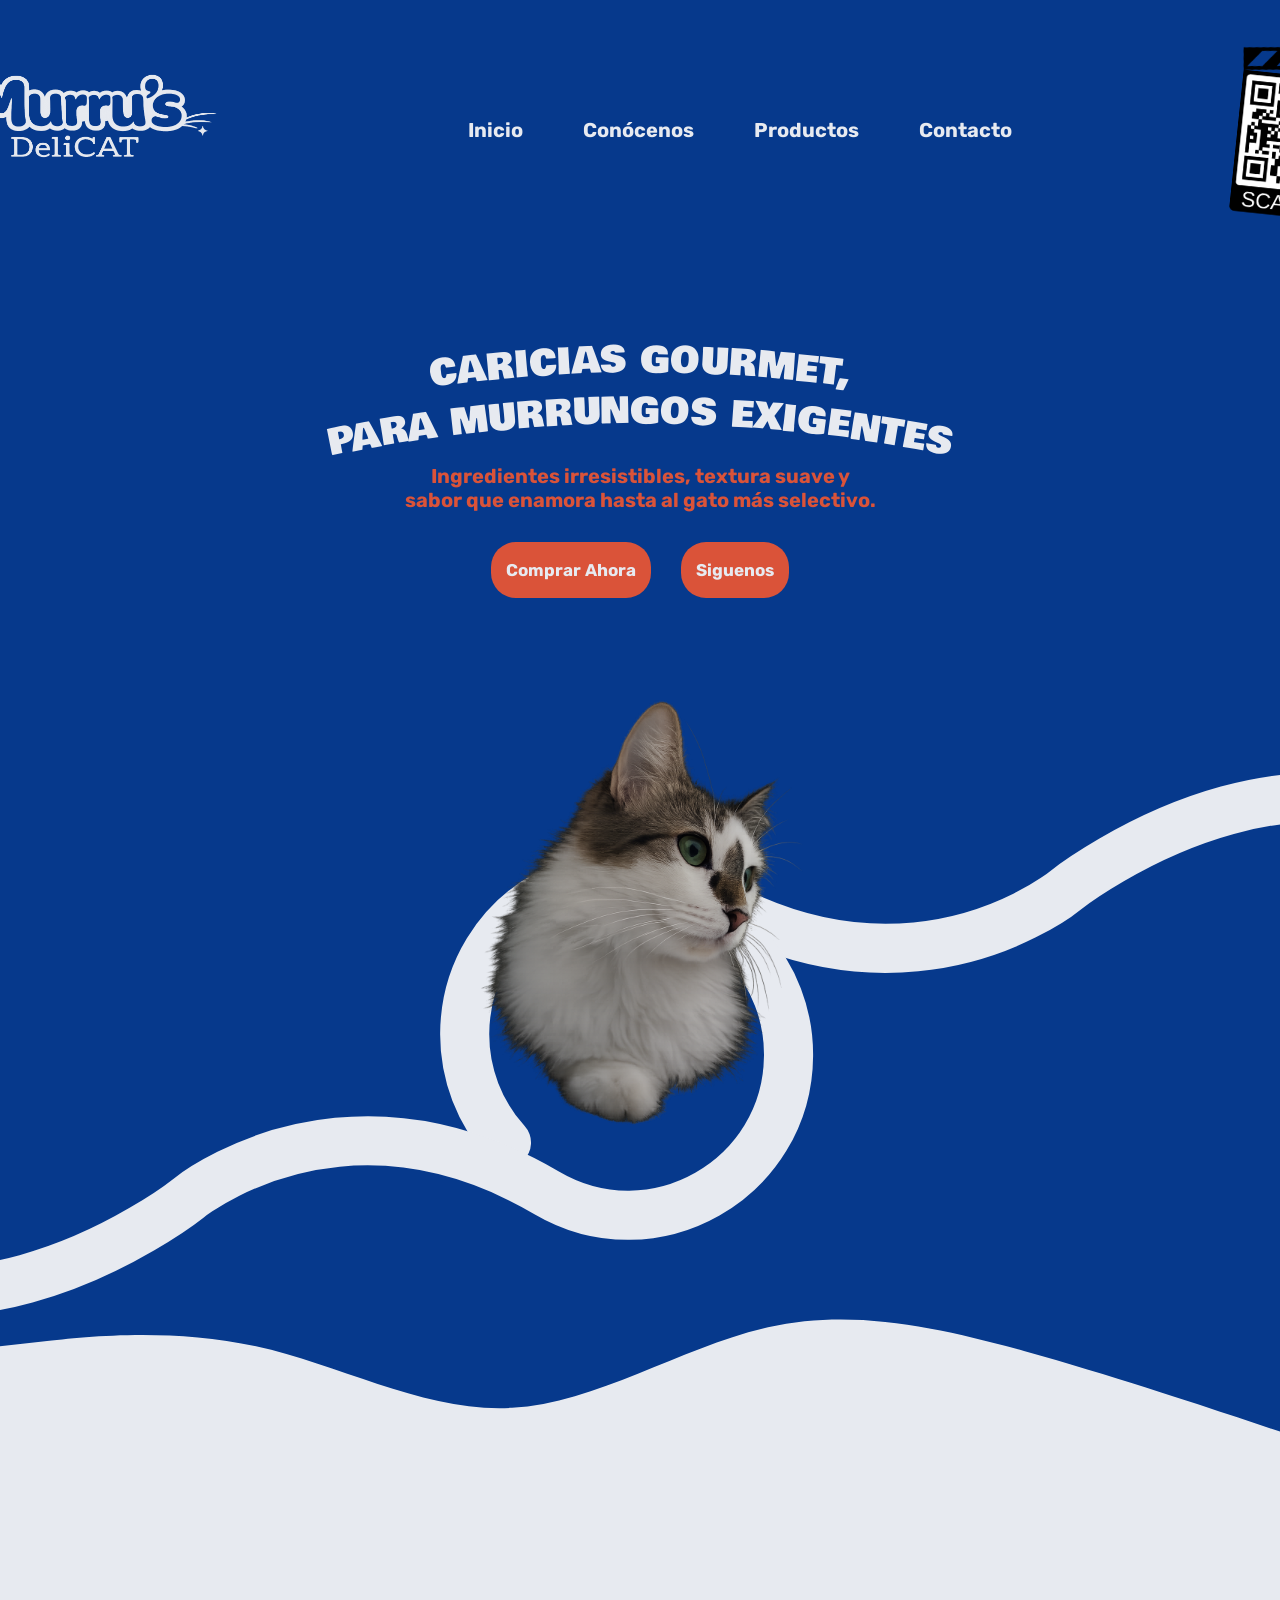
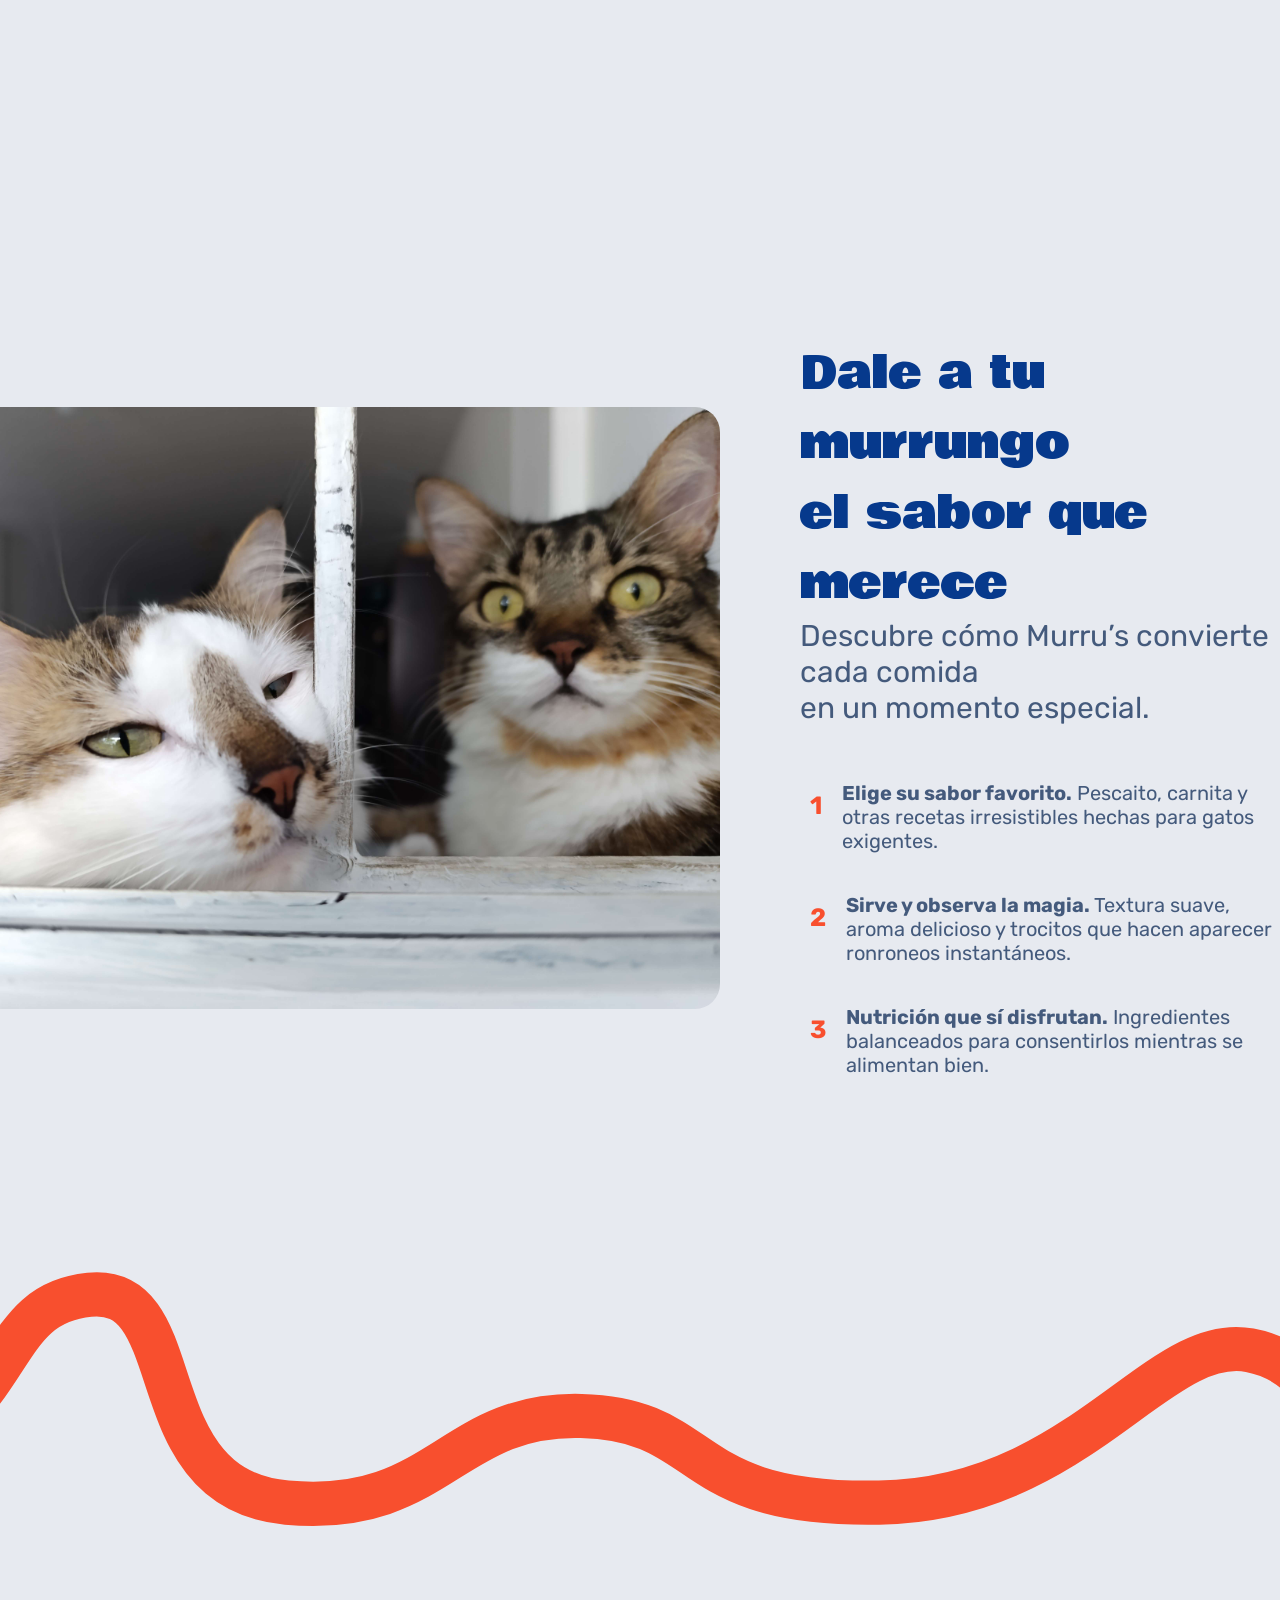
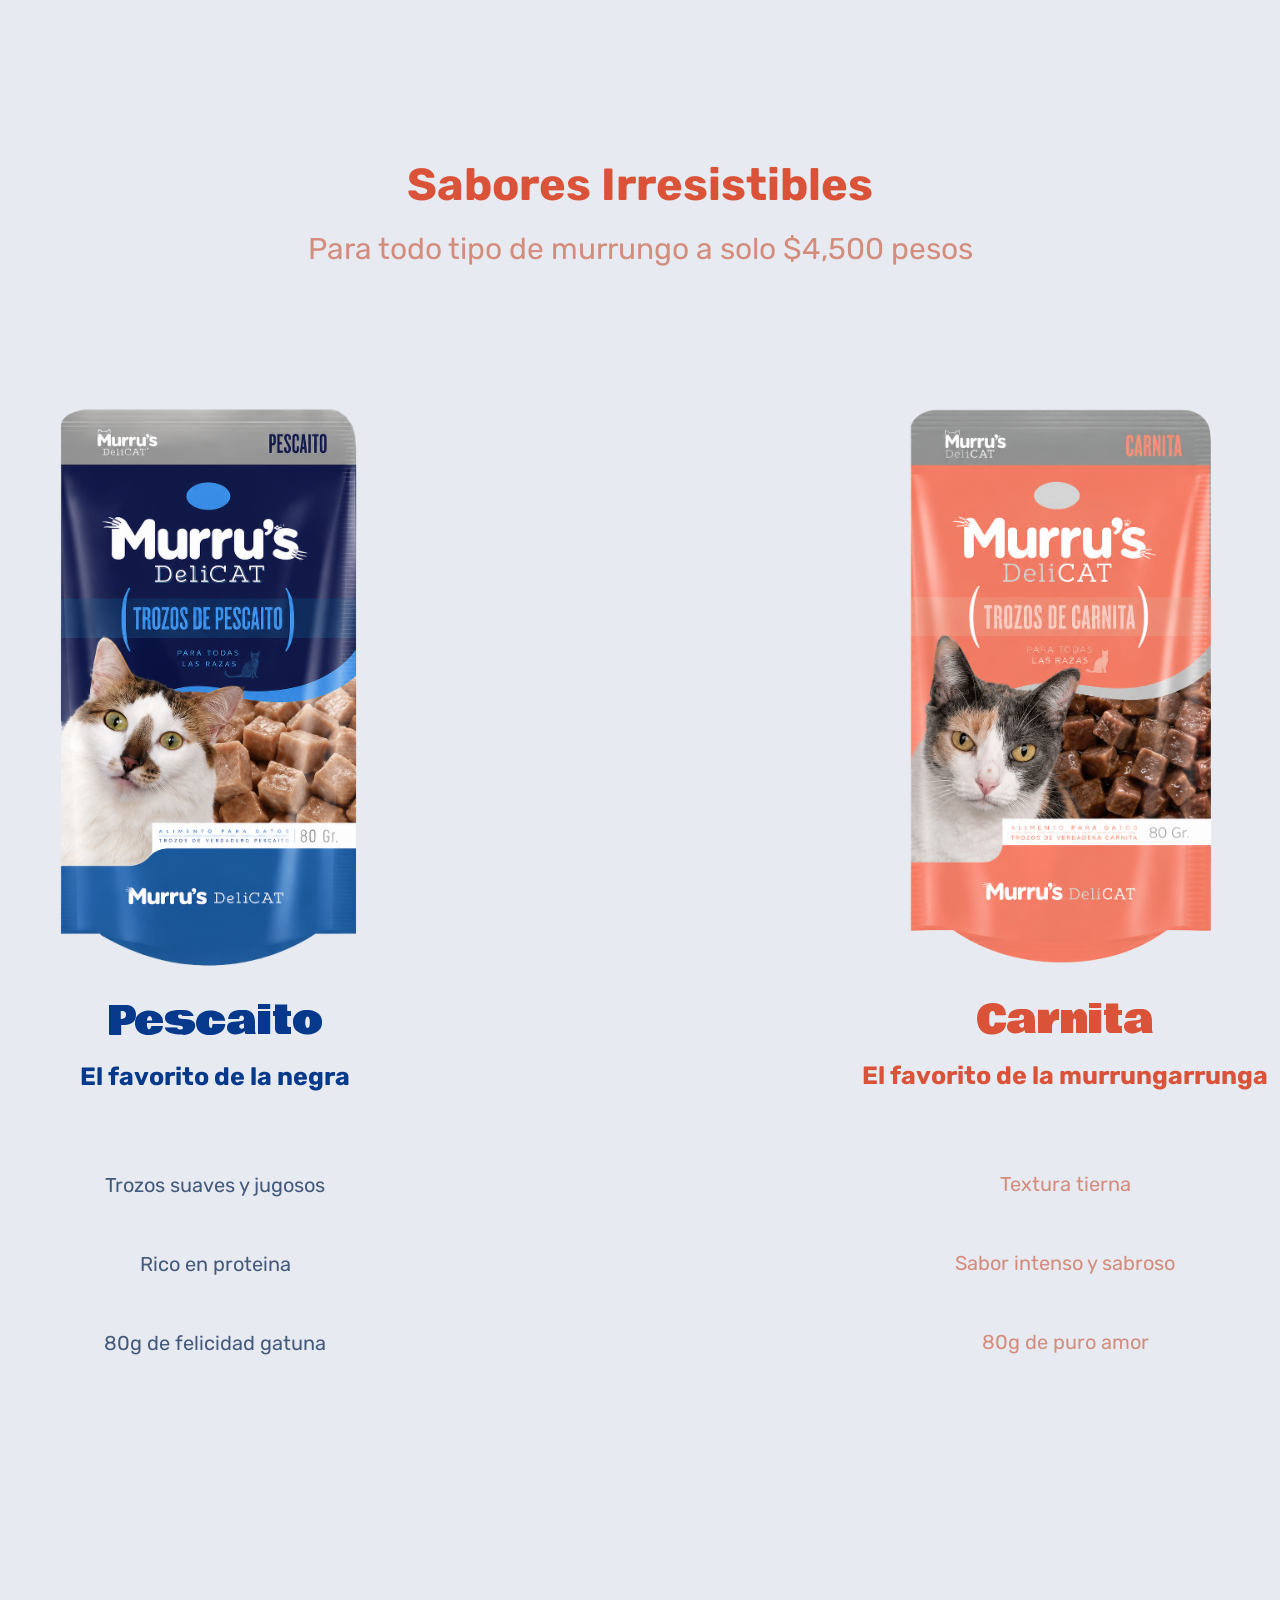
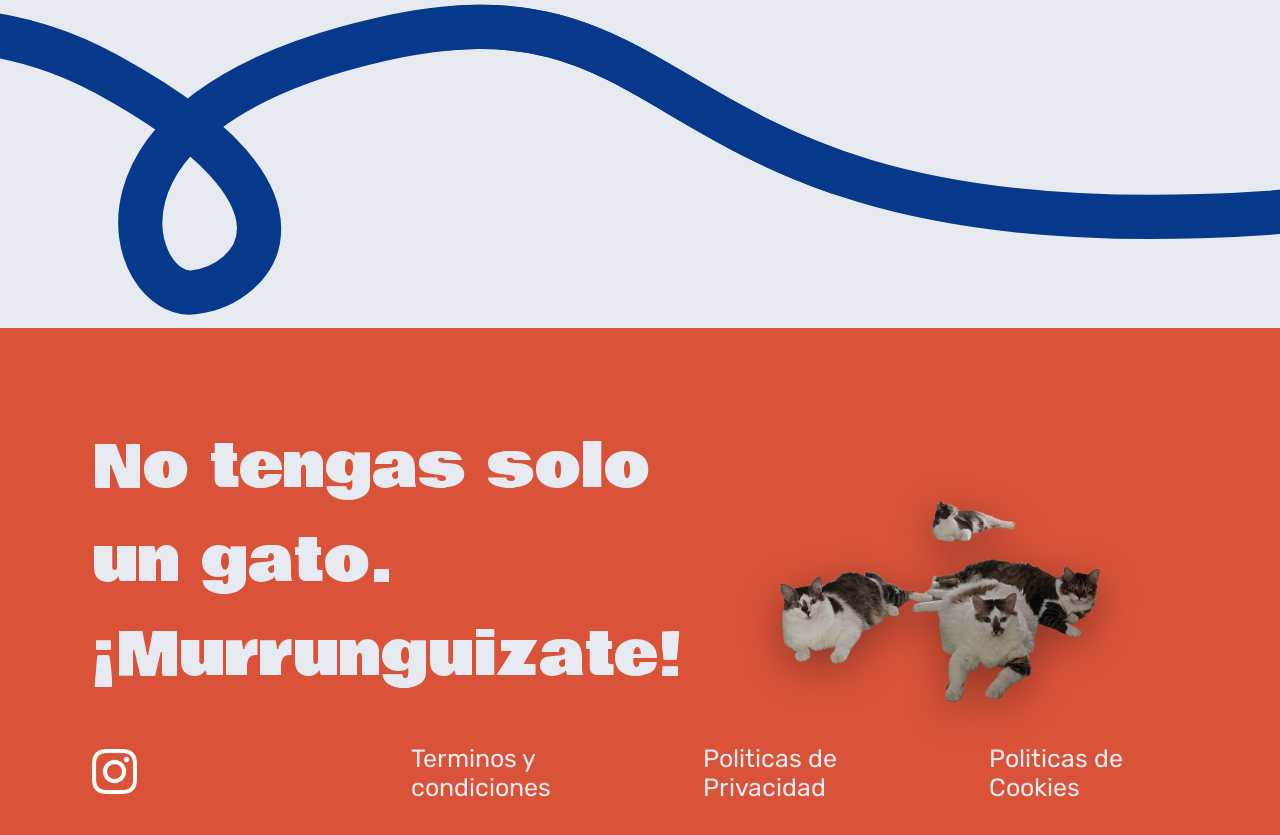
==== index.html @ ab20d2c0 "Pagina ya avanzada" ====
<!DOCTYPE html>
<html lang="es">
  <head>
    <meta charset="UTF-8" />
    <meta name="viewport" content="width=device-width, initial-scale=1.0" />
    <title>Murru's DeliCAT</title>
    <link rel="stylesheet" href="style.css" />
    <link rel="shortcut icon" href="fotos/favicon.png" type="image/x-icon" />

    <link rel="preconnect" href="https://fonts.googleapis.com" />
    <link rel="preconnect" href="https://fonts.gstatic.com" crossorigin />
    <link
      href="https://fonts.googleapis.com/css2?family=Bowlby+One&family=Rubik:ital,wght@0,300..900;1,300..900&display=swap"
      rel="stylesheet"
    />
  </head>

  <body>
    <section class="inicio">
      <div class="menu">
        <div class="menu_seccion">
          <img src="fotos/Logo (2).png" alt="murrus" class="logo" />
        </div>

        <div class="menu_seccion">
          <div class="menu_item">Inicio</div>
          <div class="menu_item">Conócenos</div>
          <div class="menu_item">Productos</div>
          <div class="menu_item">Contacto</div>
        </div>

        <div class="menu_seccion">
          <img src="fotos/qr.png" alt="qr" class="qr" />
        </div>
      </div>

      <div class="contenido">
        <div class="contenido-textos">
          <!-- /// -->

          <svg
            viewBox="0 10 1000 160"
            xmlns="http://w3.org"
            class="titulo-curvo"
          >
            <defs>
              <path id="ruta-arriba" d="M 50,150 Q 500,10 950,150" />
              <path id="ruta-abajo" d="M 50,200 Q 500,60 950,200" />
            </defs>

            <text class="contenido_titulo">
              <textPath
                href="#ruta-arriba"
                startOffset="50%"
                text-anchor="middle"
              >
                CARICIAS GOURMET,
              </textPath>
            </text>

            <text class="contenido_titulo">
              <textPath
                href="#ruta-abajo"
                startOffset="50%"
                text-anchor="middle"
              >
                PARA MURRUNGOS EXIGENTES
              </textPath>
            </text>
          </svg>

          <!-- /// -->

          <div class="contenido_subtitulo">
            Ingredientes irresistibles, textura suave y <br />sabor que enamora
            hasta al gato más selectivo.
          </div>
        </div>

        <div class="botones">
          <div class="contenedor_boton">Comprar Ahora</div>
          <div class="contenedor_boton">Siguenos</div>
        </div>

        <svg
          class="linea_svg1"
          version="1.1"
          id="Layer_1"
          xmlns="http://www.w3.org/2000/svg"
          x="0px"
          y="0px"
          width="100%"
          viewBox="-524.019 156.346 1954.904 587.507"
          enable-background="new 0 0 880 1024"
          xmlns:bx="https://boxy-svg.com"
        >
          <defs>
            <bx:export>
              <bx:file format="svg" path="Sin título.svg" excluded="true" />
              <bx:file
                format="svg"
                href="#object-0"
                path="Sin título 2.svg"
                excluded="true"
              />
            </bx:export>
          </defs>
          <path
            style="
              fill: none;
              stroke: #e7eaf0;
              stroke-linecap: round;
              stroke-width: 50;
            "
            d="M -200.299 532.959 C -7.033 770.624 274.949 547.559 274.949 547.559 C 274.949 547.559 333.451 499.505 426.792 490.368 C 485.928 484.579 559.049 494.412 640.137 541.983 C 748.617 605.624 885.31 527.967 886.185 402.2 C 886.47 361.133 871.28 321.465 843.637 291.093"
            transform="matrix(-1, 0, 0, -1, 1161.13801645, 855.77824231)"
            id="object-0"
          />
          <path
            style="
              fill: none;
              stroke: #e7eaf0;
              stroke-linecap: round;
              stroke-width: 50;
              transform-box: fill-box;
              transform-origin: 50% 50%;
            "
            d="M -481.8 607.041 C -288.53 844.706 -6.551 621.641 -6.551 621.641 C -6.551 621.641 51.951 573.587 145.292 564.45 C 204.428 558.661 277.549 568.494 358.637 616.065 C 467.117 679.706 603.81 602.049 604.685 476.282 C 604.97 435.215 589.78 395.547 562.137 365.175"
            id="path-1"
          />
        </svg>

        <img src="fotos/Inicio.png" alt="imagen_inicio" class="imagen_inicio" />
      </div>
    </section>

    <svg
      class="ondas1"
      xmlns="http://www.w3.org/2000/svg"
      viewBox="0 0 1440 320"
      preserveAspectRatio="none"
    >
      <path
        fill="#06398c"
        fill-opacity="1"
        d="M0,160L48,154.7C96,149,192,139,288,160C384,181,480,235,576,229.3C672,224,768,160,864,138.7C960,117,1056,139,1152,165.3C1248,192,1344,224,1392,240L1440,256L1440,0L1392,0C1344,0,1248,0,1152,0C1056,0,960,0,864,0C768,0,672,0,576,0C480,0,384,0,288,0C192,0,96,0,48,0L0,0Z"
      ></path>
    </svg>

    <section class="descripcion">
      <div class="lados">
        <div class="lado_foto">
          <img src="fotos/imagen.jpg" alt="murrungas" class="foto_murrungas" />
        </div>

        <div class="lado_descripcion">
          <div class="descripcion_titulos">
            <div class="descripcion_titulo">
              Dale a tu murrungo <br />el sabor que merece
            </div>
            <div class="descripcion_subtitulo">
              Descubre cómo Murru’s convierte cada comida <br />en un momento
              especial.
            </div>
          </div>

          <div class="descripcion_textos">
            <div class="descripcion_texto_item">
              <div class="descripcion_texto_numero">1</div>
              <div class="descripcion_texto_texto">
                <b>Elige su sabor favorito.</b> Pescaito, carnita y otras
                recetas irresistibles hechas para gatos exigentes.
              </div>
            </div>

            <div class="descripcion_texto_item">
              <div class="descripcion_texto_numero">2</div>
              <div class="descripcion_texto_texto">
                <b>Sirve y observa la magia.</b> Textura suave, aroma delicioso
                y trocitos que hacen aparecer ronroneos instantáneos.
              </div>
            </div>

            <div class="descripcion_texto_item">
              <div class="descripcion_texto_numero">3</div>
              <div class="descripcion_texto_texto">
                <b>Nutrición que sí disfrutan.</b> Ingredientes balanceados para
                consentirlos mientras se alimentan bien.
              </div>
            </div>
          </div>
        </div>
      </div>

      <div class="separador1">
        <svg
          class="linea_svg2"
          version="1.1"
          id="Layer_1"
          xmlns="http://www.w3.org/2000/svg"
          x="0px"
          y="0px"
          width="100%"
          viewBox="-524.019 156.346 1954.904 587.507"
          enable-background="new 0 0 880 1024"
          xmlns:bx="https://boxy-svg.com"
        >
          <defs>
            <bx:export>
              <bx:file format="svg" path="Sin título.svg" excluded="true" />
            </bx:export>
          </defs>
          <path
            style="fill: none; stroke: #f84f2e; stroke-width: 45px"
            d="M -597.524 568.546 C -597.524 568.546 -537.565 628.506 -354.159 568.546 C -170.753 508.586 -213.077 388.668 -107.266 378.087 C -41.895 371.55 -39.797 448.478 -11.147 511.562 C 6.577 550.588 34.462 584.317 93.774 589.709 C 248.963 603.818 259.545 498.006 393.572 501.533 C 527.599 505.06 492.329 593.236 696.897 589.709 C 901.465 586.182 979.06 416.884 1074.29 434.519 C 1169.52 452.154 1141.303 565.019 1282.385 565.019 C 1423.467 565.019 1543.385 487.425 1539.858 487.425"
          />
        </svg>
      </div>
    </section>

    <section class="comparacion">
      <div class="titulos">
        <div class="comparacion_titulo">Sabores Irresistibles</div>
        <div class="comparacion_subtitulo">
          Para todo tipo de murrungo a solo $4,500 pesos
        </div>
      </div>

      <div class="contenedor">
        <div class="contenedor_elemento">
          <img src="fotos/Sabor Pescaito.png" alt="pescaito" class="pescaito" />
          <div class="elemento_titulo" id="color-pescaito1">Pescaito</div>
          <div class="elemento_subtitulo" id="color-pescaito1">
            El favorito de la negra
          </div>
          <div class="elemento_caracteristica" id="color-pescaito2">
            Trozos suaves y jugosos
          </div>
          <div class="elemento_caracteristica" id="color-pescaito2">
            Rico en proteina
          </div>
          <div class="elemento_caracteristica" id="color-pescaito2">
            80g de felicidad gatuna
          </div>
        </div>

        <div class="contenedor_elemento">
          <img src="fotos/Sabor Carnita.png" alt="carnita" class="carnita" />
          <div class="elemento_titulo" id="color-carnita1">Carnita</div>
          <div class="elemento_subtitulo" id="color-carnita1">
            El favorito de la murrungarrunga
          </div>
          <div class="elemento_caracteristica" id="color-carnita2">
            Textura tierna
          </div>
          <div class="elemento_caracteristica" id="color-carnita2">
            Sabor intenso y sabroso
          </div>
          <div class="elemento_caracteristica" id="color-carnita2">
            80g de puro amor
          </div>
        </div>
      </div>
    </section>

    <div class="transicion">
      <svg
        class="linea_svg3-1"
        version="1.1"
        id="Layer_1"
        xmlns="http://www.w3.org/2000/svg"
        x="0px"
        y="0px"
        width="100%"
        viewBox="-524.019 156.346 1954.904 587.507"
        enable-background="new 0 0 880 1024"
        xmlns:bx="https://boxy-svg.com"
      >
        <defs>
          <bx:export>
            <bx:file format="svg" path="Sin título.svg" excluded="true" />
          </bx:export>
        </defs>
        <path
          style="fill: none; stroke: #06398c; stroke-width: 45px"
          d="M -558.728 445.101 C -558.728 445.101 -322.416 265.222 -89.631 392.195 C 143.154 519.168 62.031 607.345 -1.455 614.399 C -64.941 621.453 -135.483 430.993 189.005 356.925 C 513.493 282.857 453.533 554.439 1024.913 536.804 C 1596.293 519.169 1638.618 258.168 1638.618 258.168"
        />
      </svg>

      <section class="final">
        <div class="contenedor_final">
          <div class="final1">
            <div class="final1_texto">
              No tengas solo un gato. <br />¡Murrunguizate!
            </div>
            <img
              src="fotos/Final.png"
              alt="final1_imagen"
              class="final1_imagen"
            />
          </div>

          <div class="final2">
            <div class="final2_imagen">
              <img
                src="fotos/instagram-white-icon.webp"
                alt="instagram"
                class="final2_instagram"
              />
            </div>

            <div class="final2_items">
              <div class="final2_item">Terminos y condiciones</div>
              <div class="final2_item">Politicas de Privacidad</div>
              <div class="final2_item">Politicas de Cookies</div>
            </div>
          </div>
        </div>
      </section>

      <svg
        class="linea_svg3-2"
        version="1.1"
        id="Layer_1"
        xmlns="http://www.w3.org/2000/svg"
        x="0px"
        y="0px"
        width="100%"
        viewBox="-524.019 156.346 1954.904 587.507"
        enable-background="new 0 0 880 1024"
        xmlns:bx="https://boxy-svg.com"
      >
        <defs>
          <bx:export>
            <bx:file format="svg" path="Sin título.svg" excluded="true" />
          </bx:export>
        </defs>
        <path
          style="fill: none; stroke: #06398c; stroke-width: 45px"
          d="M -558.728 445.101 C -558.728 445.101 -322.416 265.222 -89.631 392.195 C 143.154 519.168 62.031 607.345 -1.455 614.399 C -64.941 621.453 -135.483 430.993 189.005 356.925 C 513.493 282.857 453.533 554.439 1024.913 536.804 C 1596.293 519.169 1638.618 258.168 1638.618 258.168"
        />
      </svg>
    </div>
  </body>
</html>
---- style.css ----
body{
    margin: 0;
    font-family: "Rubik", sans-serif;
    background: #e7eaf0;
}

.inicio{
    display: flex;
    flex-direction: column;
    align-items: center;
    justify-content: center;
    background: #06398c;
    justify-content: start;
    width: 100%;
    height: auto;
    gap: 40px;
}

.ondas1 {
    position: relative;
    bottom: 0;
    left: 0;
    display: block;
}

.menu{
    display: flex;
    flex-direction: row;
    align-items: center;
    justify-content: center;
    gap: 190px;
}

.menu_seccion{
    display: flex;
    flex-direction: row;
    align-items: center;
    justify-content: center;
    color: #e7eaf0;
    font-weight: bold;
    font-size: 20px;
    gap: 60px;
}

.logo{
    width: 390px;
    height: auto;
    align-items: center;
    justify-content: center;
}

.qr{
    width: 190px;
    height: auto;
    align-items: center;
    justify-content: center;
    transform: rotate(6deg);
}



.contenido{
    display: flex;
    flex-direction: column;
    align-items: center;
    justify-content: center;
    gap: 30px;
}

.contenido-textos{
    display: flex;
    flex-direction: column;
    align-items: center;
    justify-content: center;
    gap: 0px;
}



.titulo-curvo {
    width: 80vw;
    max-width: 1200px;
    height: auto;
    display: block;
    margin: 0 auto;
    overflow: visible;
}



.contenido_titulo {
    font-family: "Bowlby One", sans-serif;
    fill: #e7eaf0;
    font-size: 35px;
    font-weight: 400;
    text-transform: uppercase;
}

.contenido_subtitulo{
    font-size: 20px;
    color: #da5339;
    text-align: center;
    font-weight: bold;
}

.botones{
    display: flex;
    gap: 30px;
}

.contenedor_boton{
    display: flex;
    background-color: #da5339;
    color: #e7eaf0;
    border-radius: 25px;
    padding: 18px 15px;
    font-size: 17px;
    font-weight: bold;
    position: relative;
    z-index: 3;
}

.imagen_inicio{
    width: 30vw;
    z-index: 2;
    position: relative;
}

.linea_svg1{
    position: absolute;
    width: 150vw;
    left: 50%;
    top: 50%;
    transform:
    translate(-50%, -50%) translateY(580px);
    z-index: 1;
    pointer-events: none;
    overflow: visible;
}





.descripcion{
    display: flex;
    flex-direction: column;
    align-items: center;
    justify-items: center;
    padding-top: 0px;
    padding-bottom: 50px;
}
.lados{
    display: flex;
    flex-direction: row;
    align-items: center;
    justify-items: center;
    padding-top: 450px;
}

.lado_foto{
    display: flex;
    flex-direction: column;
    align-items: center;
}

.foto_murrungas{
    width: 800px;
    border-radius: 25px;
    margin-left: -20%;
}

.lado_descripcion{
    display: flex;
    flex-direction: column;
    align-items: right;
    justify-content: right;
    gap: 55px;
}
.descripcion_titulos{
    gap: 25px;
}

.descripcion_titulo{
    font-family: "Bowlby One", sans-serif;
    font-size: 45px;
    font-weight: regular;
    color: #06398c;
}

.descripcion_subtitulo{
    font-size: 30px;
    font-weight: light;
    color: #445a7c;
}

.descripcion_textos{
    display: flex;
    flex-direction: column;
    gap: 40px;
}

.descripcion_texto_item{
    display: flex;
    flex-direction: row;
    justify-content: left;
    gap: 10px;
    color: #445a7c;
}

.descripcion_texto_numero{
    font-size: 25px;
    font-weight: bold;
    color: #f84f2e;
    padding: 10px;
}

.descripcion_texto_texto{
    font-size: 20px;
    max-width: 600px;
}

.linea_svg2{
            width: 150vw;
            left: 50%;
            top: 50%;
            pointer-events: none;
            overflow: visible;
}




.comparacion{
    display: flex;
    flex-direction: column;
    align-items: center;
    justify-content: center;
    gap: 40px;
    padding-top: 50px;
    padding-bottom: 550px;
}

.titulos{
    display: flex;
    flex-direction: column;
    align-items: center;
    justify-content: center;
    gap: 20px;
}

.comparacion_titulo{
    font-size: 45px;
    font-weight: bold;
    color: #da5339;
}

.comparacion_subtitulo{
    font-size: 30px;
    color: #d48c7d;
    font-weight: light;
}

.contenedor{
    display: flex;
    gap: 400px;

}

.contenedor_elemento{
    display: flex;
    flex-direction: column;
    align-items: center;
    justify-content: center;
    gap: 10px;
    padding-top: 5%;
}

.pescaito {
    width: 450px;
    height: auto;
    border-radius: 10px;
}

.carnita {
    width: 450px;
    height: auto;
    border-radius: 10px;
}

.elemento_titulo{
    font-size: 40px;
    font-family: "Bowlby One", sans-serif;
}

#color-pescaito1{
    color: #06398c;
}

#color-carnita1{
    color: #da5339;
}

#color-pescaito2{
    color: #445a7c;
}

#color-carnita2{
    color: #d48c7d;
}

.elemento_subtitulo{
    font-size: 25px;
    font-weight: bold;
    padding-bottom: 50px;
}

.elemento_caracteristica{
    font-size: 20px;
    text-align: center;
    padding: 5%;
}

.transicion{
    position: relative;
}

.linea_svg3-1{
    width: 150vw;
    left: 50%;
    top: 50%;
    pointer-events: none;
    overflow: visible;
    position: absolute;
    transform: translate(-50%, -50%) translateY(-50vh);
    pointer-events: none;
    z-index: 1;
    clip-path: inset(0 40% 0 0);
    overflow: visible;
}

.linea_svg3-2 {
    width: 150vw;
    left: 50%;
    top: 50%;
    pointer-events: none;
    overflow: visible;
    position: absolute;
    transform: translate(-50%, -50%) translateY(-50vh);
    pointer-events: none;
    z-index: 3;
    clip-path: inset(0 0 0 40%);
    overflow: visible;
}



.final{
    display: flex;
    flex-direction: column;
    align-items: center;
    justify-content: center;
    gap: 20px;
    padding-top: 50px;
    background: #da5339;
    position: relative;
    z-index: 2;
    overflow: visible;
}

.contenedor_final{
    display: flex;
    flex-direction: column;
}

.final1{
    display: flex;
    flex-direction: row;
    align-items: center;
    justify-content: center;
    gap: 10px;
}

.final1_texto{
    font-size: 60px;
    font-family: "Bowlby One", sans-serif;
    color: #e7eaf0;
    text-align: left;
    max-width: 600px;
}

.final1_imagen{
    width: 38vw;
    filter: drop-shadow(0 10px 20px rgba(0, 0, 0, 0.35));
}

.final2{
    display: flex;
    flex-direction: row;
    align-items: center;
    justify-content: center;
    gap: 25%;
    padding-bottom: 3%;
}

.final2_instagram{
    width: 45px;
    height: auto;
}

.final2_items{
    display: flex;
    flex-direction: row;
    align-items: center;
    justify-content: center;
    color: #e7eaf0;
    font-size: 25px;
    gap:60px;
}
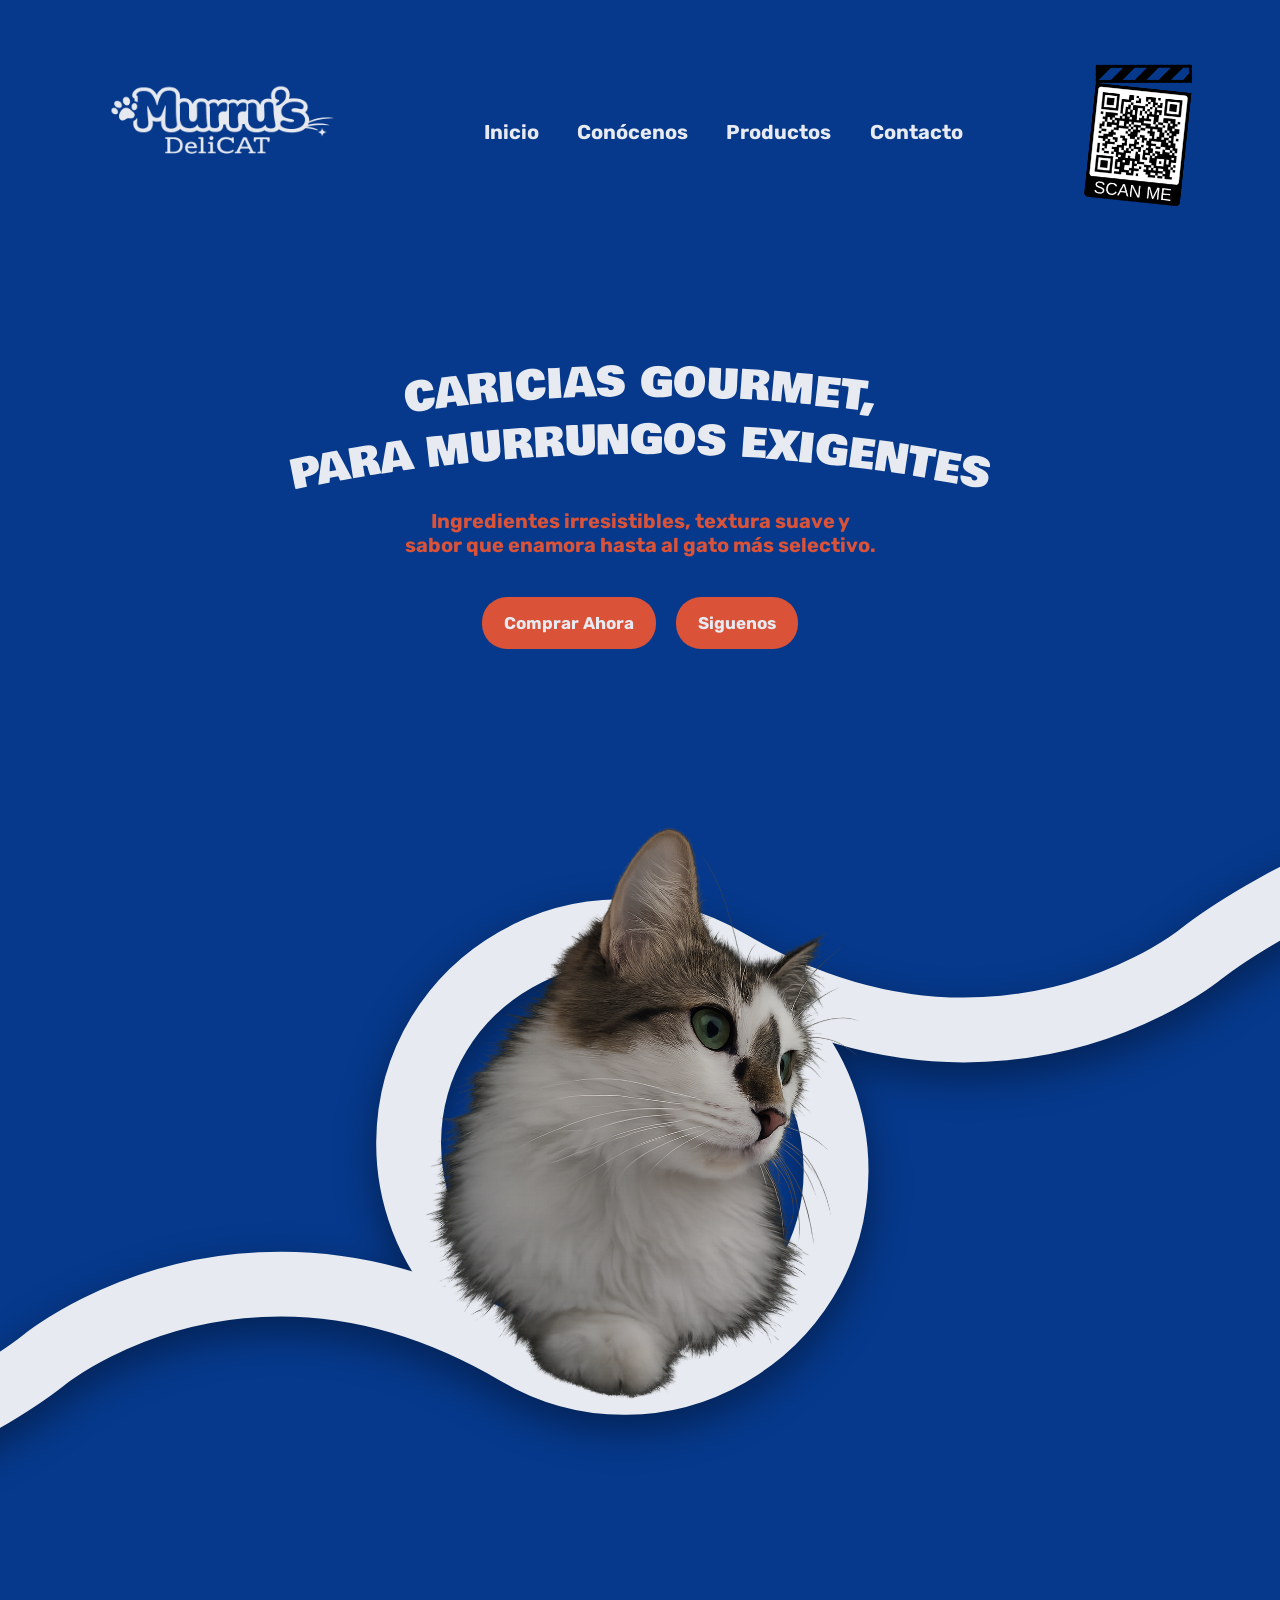
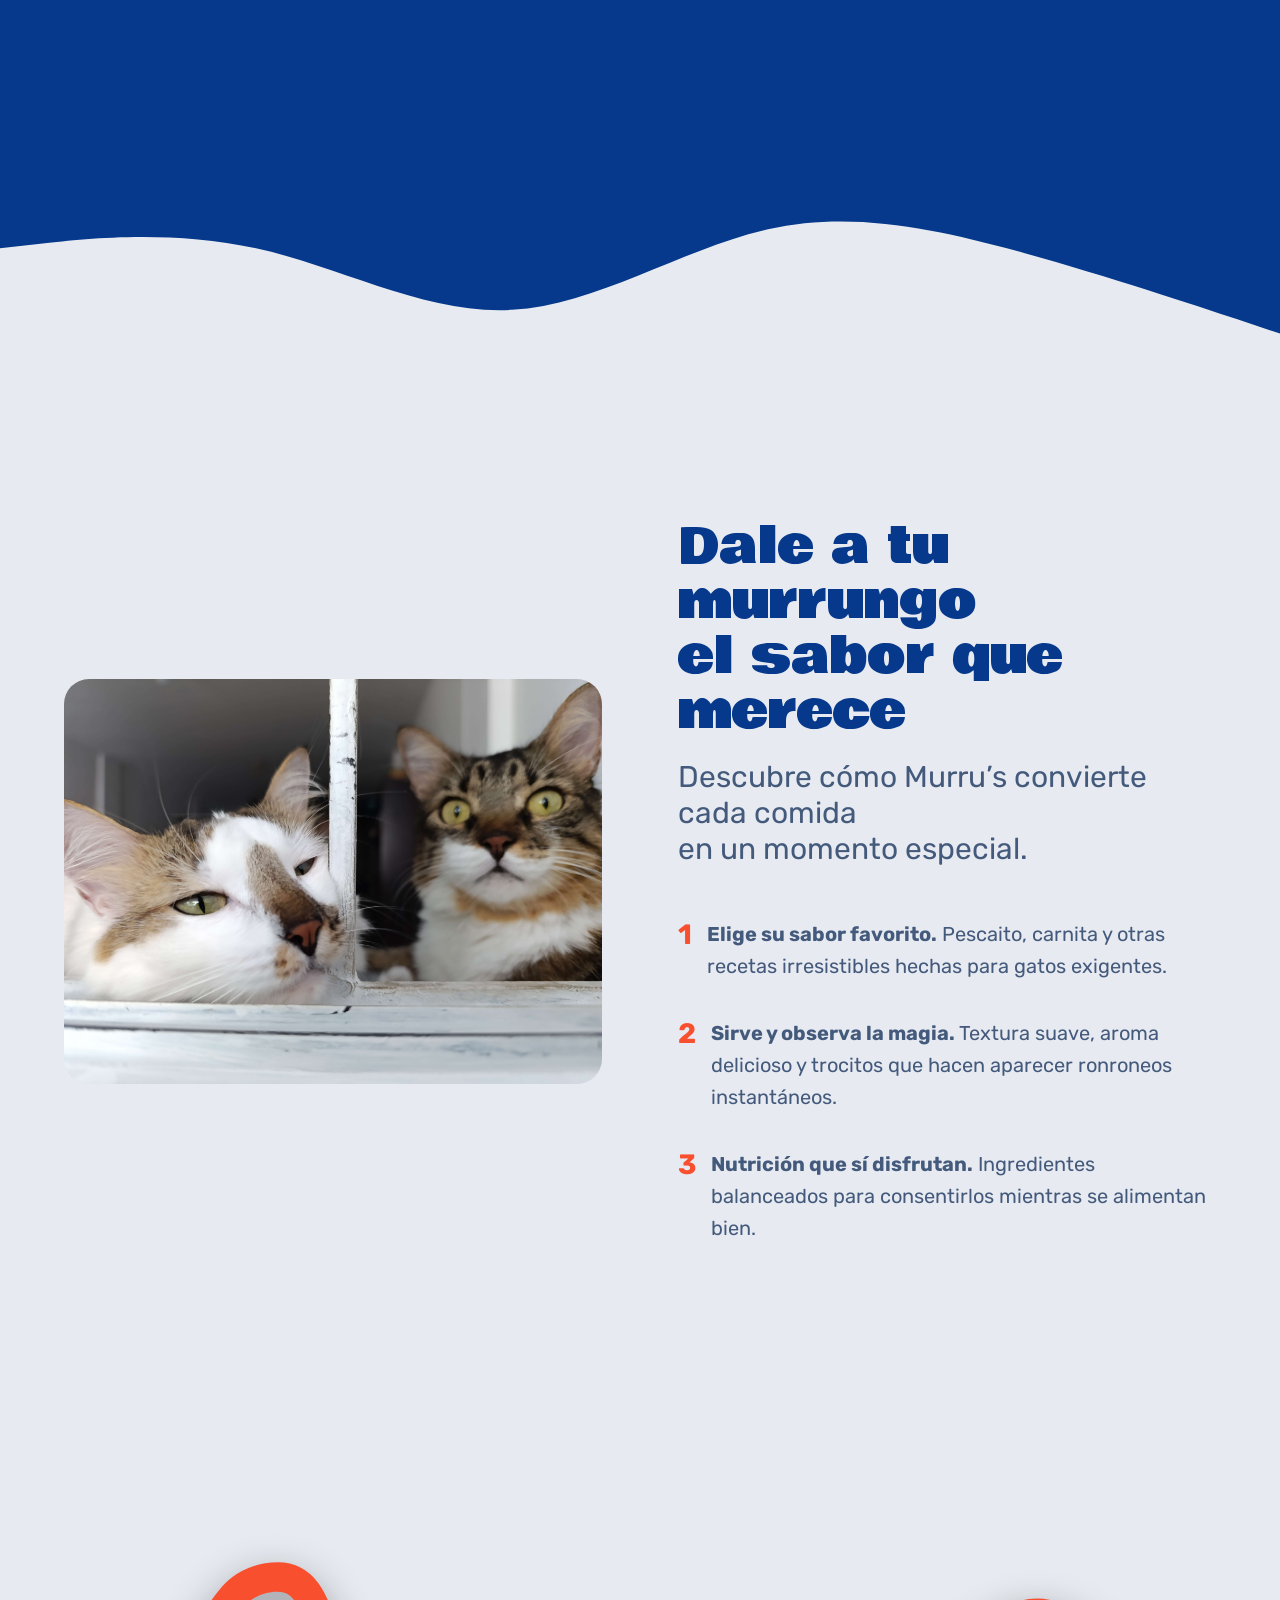
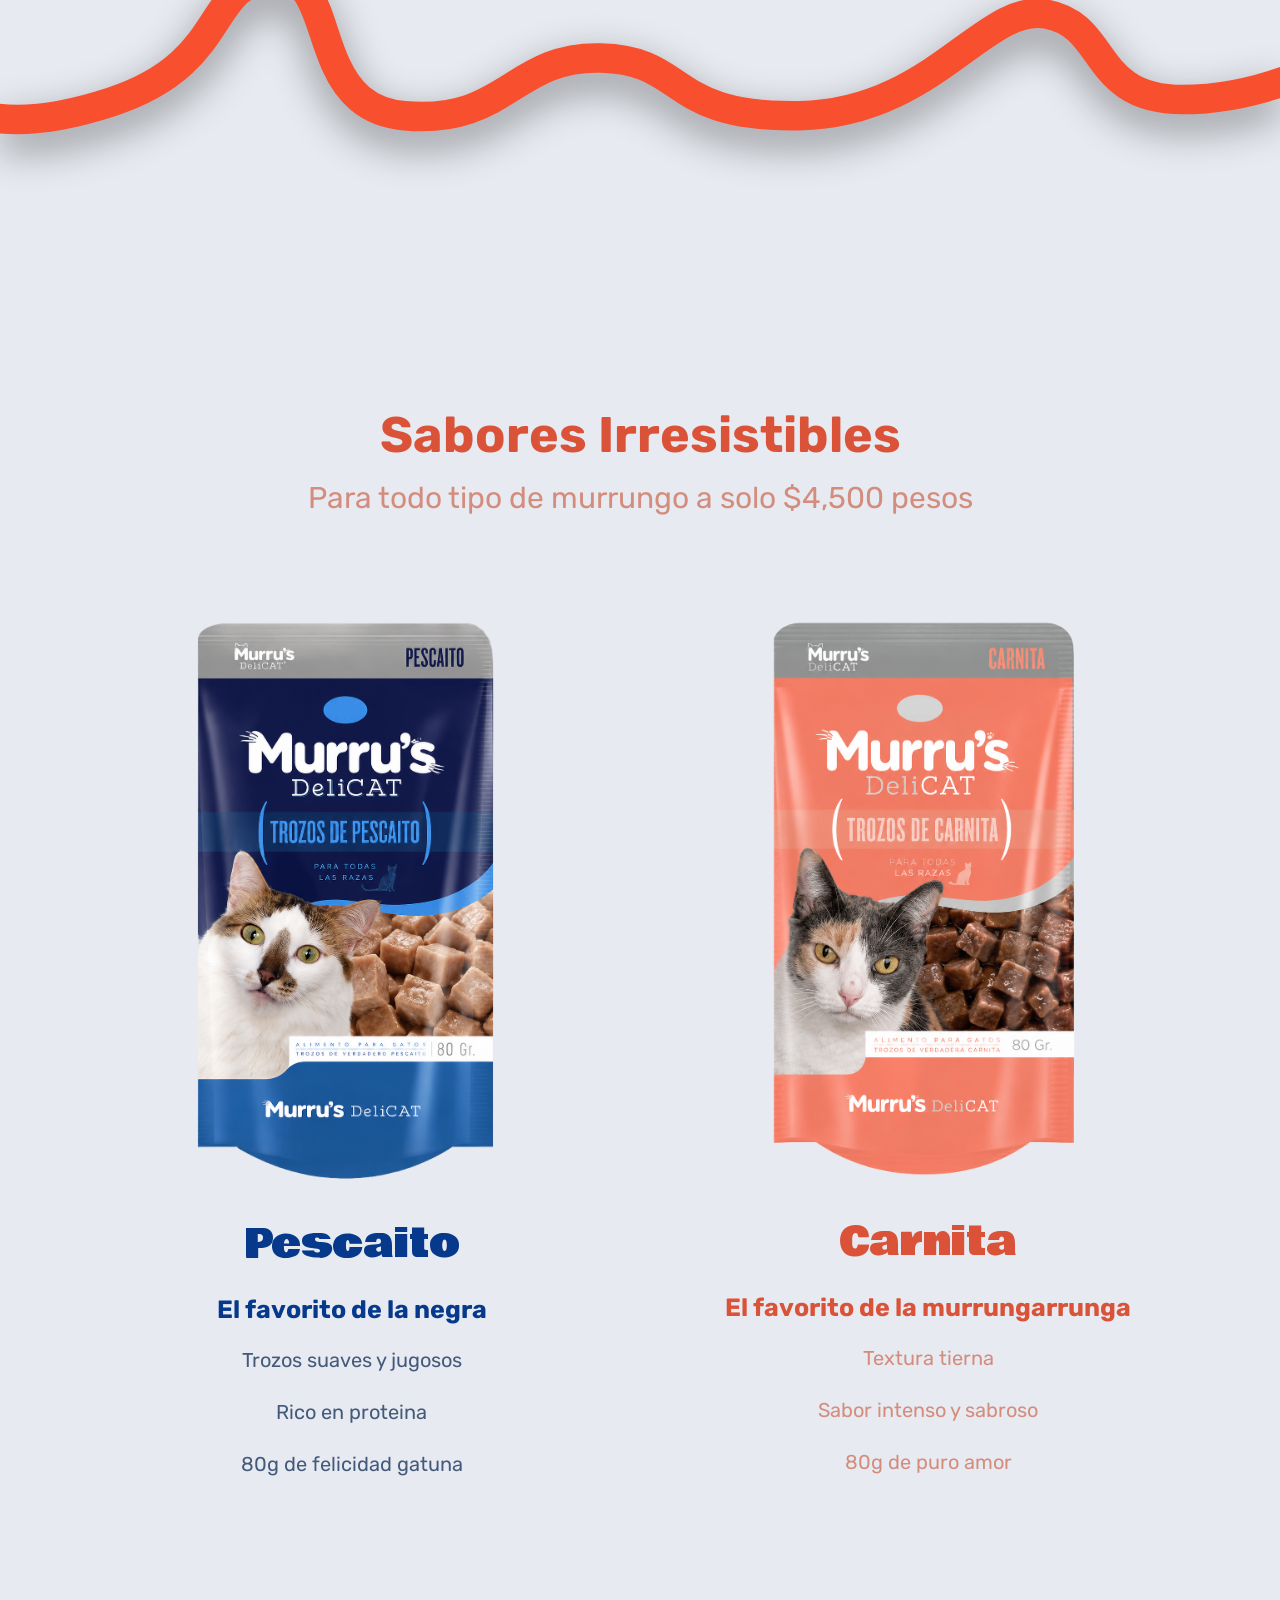
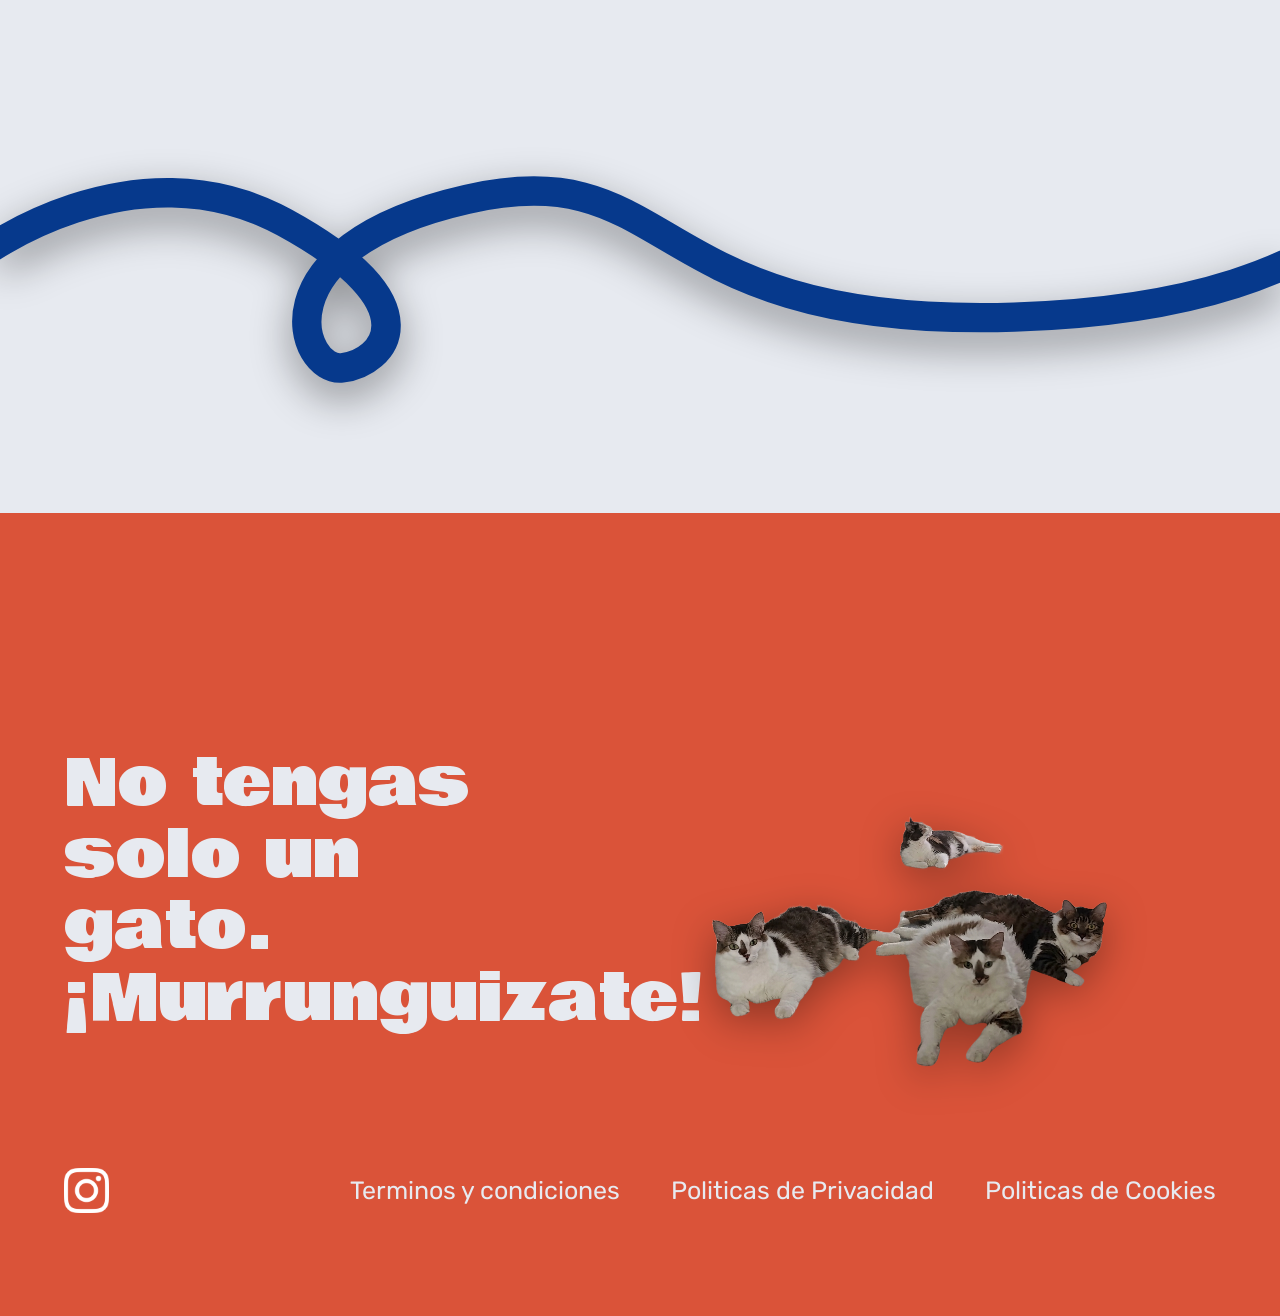
==== commit 0a473d6f: "Cambios" ====
--- a/index.html
+++ b/index.html
@@ -36,6 +36,7 @@
 
       <div class="contenido">
         <div class="contenido-textos">
+
           <!-- /// -->
 
           <svg
@@ -82,6 +83,7 @@
           <div class="contenedor_boton">Siguenos</div>
         </div>
 
+        <div class="visual1">
         <svg
           class="linea_svg1"
           version="1.1"
@@ -131,8 +133,10 @@
         </svg>
 
         <img src="fotos/Inicio.png" alt="imagen_inicio" class="imagen_inicio" />
+        </div>
       </div>
     </section>
+
 
     <svg
       class="ondas1"
@@ -191,8 +195,9 @@
           </div>
         </div>
       </div>
-
-      <div class="separador1">
+    </section>
+
+<div class="visual2">
         <svg
           class="linea_svg2"
           version="1.1"
@@ -202,6 +207,7 @@
           y="0px"
           width="100%"
           viewBox="-524.019 156.346 1954.904 587.507"
+          preserveAspectRatio="xMidYMid slice"
           enable-background="new 0 0 880 1024"
           xmlns:bx="https://boxy-svg.com"
         >
@@ -216,7 +222,6 @@
           />
         </svg>
       </div>
-    </section>
 
     <section class="comparacion">
       <div class="titulos">
@@ -265,61 +270,7 @@
 
     <div class="transicion">
       <svg
-        class="linea_svg3-1"
-        version="1.1"
-        id="Layer_1"
-        xmlns="http://www.w3.org/2000/svg"
-        x="0px"
-        y="0px"
-        width="100%"
-        viewBox="-524.019 156.346 1954.904 587.507"
-        enable-background="new 0 0 880 1024"
-        xmlns:bx="https://boxy-svg.com"
-      >
-        <defs>
-          <bx:export>
-            <bx:file format="svg" path="Sin título.svg" excluded="true" />
-          </bx:export>
-        </defs>
-        <path
-          style="fill: none; stroke: #06398c; stroke-width: 45px"
-          d="M -558.728 445.101 C -558.728 445.101 -322.416 265.222 -89.631 392.195 C 143.154 519.168 62.031 607.345 -1.455 614.399 C -64.941 621.453 -135.483 430.993 189.005 356.925 C 513.493 282.857 453.533 554.439 1024.913 536.804 C 1596.293 519.169 1638.618 258.168 1638.618 258.168"
-        />
-      </svg>
-
-      <section class="final">
-        <div class="contenedor_final">
-          <div class="final1">
-            <div class="final1_texto">
-              No tengas solo un gato. <br />¡Murrunguizate!
-            </div>
-            <img
-              src="fotos/Final.png"
-              alt="final1_imagen"
-              class="final1_imagen"
-            />
-          </div>
-
-          <div class="final2">
-            <div class="final2_imagen">
-              <img
-                src="fotos/instagram-white-icon.webp"
-                alt="instagram"
-                class="final2_instagram"
-              />
-            </div>
-
-            <div class="final2_items">
-              <div class="final2_item">Terminos y condiciones</div>
-              <div class="final2_item">Politicas de Privacidad</div>
-              <div class="final2_item">Politicas de Cookies</div>
-            </div>
-          </div>
-        </div>
-      </section>
-
-      <svg
-        class="linea_svg3-2"
+        class="linea_svg3"
         version="1.1"
         id="Layer_1"
         xmlns="http://www.w3.org/2000/svg"
@@ -341,5 +292,36 @@
         />
       </svg>
     </div>
+
+      <section class="final">
+        <div class="contenedor_final">
+          <div class="final1">
+            <div class="final1_texto">
+              No tengas solo un gato. <br />¡Murrunguizate!
+            </div>
+            <img
+              src="fotos/Final.png"
+              alt="final1_imagen"
+              class="final1_imagen"
+            />
+          </div>
+
+          <div class="final2">
+            <div class="final2_imagen">
+              <img
+                src="fotos/instagram-white-icon.webp"
+                alt="instagram"
+                class="final2_instagram"
+              />
+            </div>
+
+            <div class="final2_items">
+              <div class="final2_item">Terminos y condiciones</div>
+              <div class="final2_item">Politicas de Privacidad</div>
+              <div class="final2_item">Politicas de Cookies</div>
+            </div>
+          </div>
+        </div>
+      </section>
   </body>
 </html>
--- a/style.css
+++ b/style.css
@@ -1,419 +1,474 @@
-body{
+* {
     margin: 0;
+    padding: 0;
+    box-sizing: border-box;
+}
+
+img {
+    max-width: 100%;
+    height: auto;
+    display: block;
+}
+
+body {
     font-family: "Rubik", sans-serif;
     background: #e7eaf0;
-}
-
-.inicio{
-    display: flex;
-    flex-direction: column;
-    align-items: center;
-    justify-content: center;
+    overflow-x: hidden;
+}
+
+
+
+/* =========================
+   INICIO
+========================= */
+
+.inicio {
+    display: flex;
+    flex-direction: column;
+    align-items: center;
     background: #06398c;
-    justify-content: start;
-    width: 100%;
-    height: auto;
-    gap: 40px;
+    width: 100%;
+    gap: clamp(30px, 4vw, 60px);
+    position: relative;
+    overflow-x: clip;
+    overflow-y: visible;
+    padding-bottom: 80px;
 }
 
 .ondas1 {
-    position: relative;
-    bottom: 0;
-    left: 0;
+    width: 100%;
     display: block;
 }
 
-.menu{
-    display: flex;
-    flex-direction: row;
-    align-items: center;
-    justify-content: center;
-    gap: 190px;
-}
-
-.menu_seccion{
-    display: flex;
-    flex-direction: row;
-    align-items: center;
-    justify-content: center;
+.menu {
+    width: 100%;
+    max-width: 1400px;
+    display: flex;
+    align-items: center;
+    justify-content: space-between;
+    padding: 25px 5%;
+    gap: 30px;
+    flex-wrap: wrap;
+}
+
+.menu_seccion {
+    display: flex;
+    align-items: center;
+    justify-content: center;
+    flex-wrap: wrap;
+    gap: clamp(15px, 3vw, 60px);
     color: #e7eaf0;
     font-weight: bold;
-    font-size: 20px;
-    gap: 60px;
-}
-
-.logo{
-    width: 390px;
-    height: auto;
-    align-items: center;
-    justify-content: center;
-}
-
-.qr{
-    width: 190px;
-    height: auto;
-    align-items: center;
-    justify-content: center;
+    font-size: clamp(14px, 2vw, 20px);
+    text-align: center;
+}
+
+.logo {
+    width: clamp(180px, 25vw, 390px);
+}
+
+.qr {
+    width: clamp(100px, 12vw, 190px);
     transform: rotate(6deg);
 }
 
 
 
-.contenido{
-    display: flex;
-    flex-direction: column;
-    align-items: center;
-    justify-content: center;
-    gap: 30px;
-}
-
-.contenido-textos{
-    display: flex;
-    flex-direction: column;
-    align-items: center;
-    justify-content: center;
-    gap: 0px;
-}
-
-
+/* =========================
+   CONTENIDO HERO
+========================= */
+
+.contenido {
+    width: 100%;
+    display: flex;
+    flex-direction: column;
+    align-items: center;
+    gap: clamp(25px, 4vw, 40px);
+    padding: 0 5%;
+    position: relative;
+    overflow: hidden;
+}
+
+.contenido-textos {
+    display: flex;
+    flex-direction: column;
+    align-items: center;
+    gap: 10px;
+}
 
 .titulo-curvo {
-    width: 80vw;
-    max-width: 1200px;
-    height: auto;
-    display: block;
-    margin: 0 auto;
+    width: min(90vw, 1200px);
     overflow: visible;
 }
-
-
 
 .contenido_titulo {
     font-family: "Bowlby One", sans-serif;
     fill: #e7eaf0;
-    font-size: 35px;
-    font-weight: 400;
+    font-size: clamp(18px, 4vw, 35px);
     text-transform: uppercase;
 }
 
-.contenido_subtitulo{
-    font-size: 20px;
+.contenido_subtitulo {
+    font-size: clamp(14px, 2.5vw, 20px);
     color: #da5339;
     text-align: center;
     font-weight: bold;
-}
-
-.botones{
-    display: flex;
-    gap: 30px;
-}
-
-.contenedor_boton{
-    display: flex;
+    max-width: 700px;
+}
+
+.botones {
+    display: flex;
+    flex-wrap: wrap;
+    justify-content: center;
+    gap: 20px;
+}
+
+.contenedor_boton {
     background-color: #da5339;
     color: #e7eaf0;
     border-radius: 25px;
-    padding: 18px 15px;
-    font-size: 17px;
-    font-weight: bold;
-    position: relative;
+    padding: 16px 22px;
+    font-size: clamp(14px, 2vw, 17px);
+    font-weight: bold;
+    text-align: center;
     z-index: 3;
 }
 
-.imagen_inicio{
-    width: 30vw;
+.visual1 {
+    position: relative;
+
+    width: min(90vw, 1200px);
+
+    display: flex;
+    justify-content: center;
+    align-items: center;
+
+    margin-top: 40px;
+
+    padding-bottom: 120px;
+}
+
+.imagen_inicio {
+    width: 45%;
+
+    position: relative;
+
+    z-index: 3;
+}
+
+.linea_svg1 {
+    position: absolute;
+
+    width: 220%;
+
+    left: 50%;
+    bottom: 12%;
+
+    transform: translateX(-50%);
+
+    z-index: 1;
+
+    pointer-events: none;
+
+    filter: drop-shadow(0 15px 20px rgba(0, 0, 0, 0.40));
+}
+
+
+/* =========================
+   DESCRIPCION
+========================= */
+
+.descripcion {
+    width: 100%;
+    display: flex;
+    justify-content: center;
+    padding: clamp(80px, 10vw, 140px) 5%;
+    position: relative;
+}
+
+.lados {
+    width: 100%;
+    max-width: 1400px;
+    display: flex;
+    align-items: center;
+    justify-content: center;
+    gap: clamp(40px, 6vw, 100px);
+}
+
+.lado_foto {
+    flex: 1;
+    display: flex;
+    justify-content: center;
+}
+
+.foto_murrungas {
+    width: 100%;
+    max-width: 750px;
+    border-radius: 25px;
+}
+
+.lado_descripcion {
+    flex: 1;
+    display: flex;
+    flex-direction: column;
+    gap: clamp(30px, 4vw, 55px);
+}
+
+.descripcion_titulos {
+    display: flex;
+    flex-direction: column;
+    gap: 20px;
+}
+
+.descripcion_titulo {
+    font-family: "Bowlby One", sans-serif;
+    font-size: clamp(28px, 5vw, 50px);
+    color: #06398c;
+    line-height: 1.1;
+}
+
+.descripcion_subtitulo {
+    font-size: clamp(18px, 3vw, 30px);
+    color: #445a7c;
+}
+
+.descripcion_textos {
+    display: flex;
+    flex-direction: column;
+    gap: 35px;
+}
+
+.descripcion_texto_item {
+    display: flex;
+    gap: 15px;
+    align-items: flex-start;
+}
+
+.descripcion_texto_numero {
+    font-size: clamp(20px, 3vw, 28px);
+    font-weight: bold;
+    color: #f84f2e;
+}
+
+.descripcion_texto_texto {
+    font-size: clamp(15px, 2vw, 20px);
+    color: #445a7c;
+    line-height: 1.6;
+}
+
+.visual2 {
+    width: 100%;
+
+    display: flex;
+    justify-content: center;
+
+    margin: 60px 0;
+}
+
+.linea_svg2 {
+    width: min(2000px, 130vw);
+
+    display: block;
+
+    pointer-events: none;
+
+    filter: drop-shadow(0 15px 20px rgba(0, 0, 0, 0.40));
+}
+
+
+/* =========================
+   COMPARACION
+========================= */
+
+.comparacion {
+    width: 100%;
+    display: flex;
+    flex-direction: column;
+    align-items: center;
+    gap: clamp(40px, 6vw, 70px);
+    padding: clamp(80px, 10vw, 140px) 5%;
+    position: relative;
+}
+
+.titulos {
+    display: flex;
+    flex-direction: column;
+    align-items: center;
+    gap: 15px;
+    text-align: center;
+}
+
+.comparacion_titulo {
+    font-size: clamp(30px, 5vw, 50px);
+    font-weight: bold;
+    color: #da5339;
+}
+
+.comparacion_subtitulo {
+    font-size: clamp(18px, 3vw, 30px);
+    color: #d48c7d;
+}
+
+.contenedor {
+    width: 100%;
+    max-width: 1400px;
+    display: flex;
+    justify-content: center;
+    align-items: flex-start;
+    gap: clamp(40px, 6vw, 120px);
+    flex-wrap: wrap;
+}
+
+.contenedor_elemento {
+    flex: 1 1 350px;
+    max-width: 500px;
+    display: flex;
+    flex-direction: column;
+    align-items: center;
+    gap: 20px;
+    text-align: center;
+}
+
+.pescaito,
+.carnita {
+    width: 100%;
+    max-width: 450px;
+    border-radius: 15px;
+}
+
+.elemento_titulo {
+    font-size: clamp(28px, 4vw, 40px);
+    font-family: "Bowlby One", sans-serif;
+}
+
+#color-pescaito1 {
+    color: #06398c;
+}
+
+#color-carnita1 {
+    color: #da5339;
+}
+
+#color-pescaito2 {
+    color: #445a7c;
+}
+
+#color-carnita2 {
+    color: #d48c7d;
+}
+
+.elemento_subtitulo {
+    font-size: clamp(18px, 2.5vw, 25px);
+    font-weight: bold;
+}
+
+.elemento_caracteristica {
+    font-size: clamp(15px, 2vw, 20px);
+    line-height: 1.6;
+}
+
+
+
+/* =========================
+   TRANSICION
+========================= */
+
+.transicion{
+    width: 100%;
+
+    display: flex;
+    justify-content: center;
+
+    margin: 60px 0;
+}
+
+.linea_svg3 {
+    width: min(2000px, 130vw);
+
+    display: block;
+
+    pointer-events: none;
+
+    filter: drop-shadow(0 15px 20px rgba(0, 0, 0, 0.40));
+}
+
+/* =========================
+   FINAL
+========================= */
+
+.final {
+    width: 100%;
+
+    display: flex;
+    flex-direction: column;
+    align-items: center;
+
+    gap: 40px;
+
+    background: transparent;
+
+    padding: clamp(120px, 12vw, 180px) 5% clamp(60px, 8vw, 120px);
+
+    position: relative;
+    
     z-index: 2;
-    position: relative;
-}
-
-.linea_svg1{
-    position: absolute;
-    width: 150vw;
-    left: 50%;
-    top: 50%;
-    transform:
-    translate(-50%, -50%) translateY(580px);
-    z-index: 1;
-    pointer-events: none;
-    overflow: visible;
-}
-
-
-
-
-
-.descripcion{
-    display: flex;
-    flex-direction: column;
-    align-items: center;
-    justify-items: center;
-    padding-top: 0px;
-    padding-bottom: 50px;
-}
-.lados{
-    display: flex;
-    flex-direction: row;
-    align-items: center;
-    justify-items: center;
-    padding-top: 450px;
-}
-
-.lado_foto{
-    display: flex;
-    flex-direction: column;
-    align-items: center;
-}
-
-.foto_murrungas{
-    width: 800px;
-    border-radius: 25px;
-    margin-left: -20%;
-}
-
-.lado_descripcion{
-    display: flex;
-    flex-direction: column;
-    align-items: right;
-    justify-content: right;
-    gap: 55px;
-}
-.descripcion_titulos{
-    gap: 25px;
-}
-
-.descripcion_titulo{
-    font-family: "Bowlby One", sans-serif;
-    font-size: 45px;
-    font-weight: regular;
-    color: #06398c;
-}
-
-.descripcion_subtitulo{
-    font-size: 30px;
-    font-weight: light;
-    color: #445a7c;
-}
-
-.descripcion_textos{
-    display: flex;
-    flex-direction: column;
-    gap: 40px;
-}
-
-.descripcion_texto_item{
-    display: flex;
-    flex-direction: row;
-    justify-content: left;
-    gap: 10px;
-    color: #445a7c;
-}
-
-.descripcion_texto_numero{
-    font-size: 25px;
-    font-weight: bold;
-    color: #f84f2e;
-    padding: 10px;
-}
-
-.descripcion_texto_texto{
-    font-size: 20px;
-    max-width: 600px;
-}
-
-.linea_svg2{
-            width: 150vw;
-            left: 50%;
-            top: 50%;
-            pointer-events: none;
-            overflow: visible;
-}
-
-
-
-
-.comparacion{
-    display: flex;
-    flex-direction: column;
-    align-items: center;
-    justify-content: center;
-    gap: 40px;
-    padding-top: 50px;
-    padding-bottom: 550px;
-}
-
-.titulos{
-    display: flex;
-    flex-direction: column;
-    align-items: center;
-    justify-content: center;
-    gap: 20px;
-}
-
-.comparacion_titulo{
-    font-size: 45px;
-    font-weight: bold;
-    color: #da5339;
-}
-
-.comparacion_subtitulo{
-    font-size: 30px;
-    color: #d48c7d;
-    font-weight: light;
-}
-
-.contenedor{
-    display: flex;
-    gap: 400px;
-
-}
-
-.contenedor_elemento{
-    display: flex;
-    flex-direction: column;
-    align-items: center;
-    justify-content: center;
-    gap: 10px;
-    padding-top: 5%;
-}
-
-.pescaito {
-    width: 450px;
-    height: auto;
-    border-radius: 10px;
-}
-
-.carnita {
-    width: 450px;
-    height: auto;
-    border-radius: 10px;
-}
-
-.elemento_titulo{
-    font-size: 40px;
-    font-family: "Bowlby One", sans-serif;
-}
-
-#color-pescaito1{
-    color: #06398c;
-}
-
-#color-carnita1{
-    color: #da5339;
-}
-
-#color-pescaito2{
-    color: #445a7c;
-}
-
-#color-carnita2{
-    color: #d48c7d;
-}
-
-.elemento_subtitulo{
-    font-size: 25px;
-    font-weight: bold;
-    padding-bottom: 50px;
-}
-
-.elemento_caracteristica{
-    font-size: 20px;
-    text-align: center;
-    padding: 5%;
-}
-
-.transicion{
-    position: relative;
-}
-
-.linea_svg3-1{
-    width: 150vw;
-    left: 50%;
-    top: 50%;
-    pointer-events: none;
-    overflow: visible;
-    position: absolute;
-    transform: translate(-50%, -50%) translateY(-50vh);
-    pointer-events: none;
-    z-index: 1;
-    clip-path: inset(0 40% 0 0);
-    overflow: visible;
-}
-
-.linea_svg3-2 {
-    width: 150vw;
-    left: 50%;
-    top: 50%;
-    pointer-events: none;
-    overflow: visible;
-    position: absolute;
-    transform: translate(-50%, -50%) translateY(-50vh);
-    pointer-events: none;
-    z-index: 3;
-    clip-path: inset(0 0 0 40%);
-    overflow: visible;
-}
-
-
-
-.final{
-    display: flex;
-    flex-direction: column;
-    align-items: center;
-    justify-content: center;
-    gap: 20px;
-    padding-top: 50px;
+    
     background: #da5339;
+}
+
+.contenedor_final {
+    width: 100%;
+    max-width: 1400px;
+    display: flex;
+    flex-direction: column;
+    gap: 50px;
     position: relative;
     z-index: 2;
-    overflow: visible;
-}
-
-.contenedor_final{
-    display: flex;
-    flex-direction: column;
-}
-
-.final1{
-    display: flex;
-    flex-direction: row;
-    align-items: center;
-    justify-content: center;
-    gap: 10px;
-}
-
-.final1_texto{
-    font-size: 60px;
+}
+
+.final1 {
+    display: flex;
+    align-items: center;
+    justify-content: center;
+    gap: clamp(30px, 5vw, 80px);
+    flex-wrap: wrap;
+}
+
+.final1_texto {
+    flex: 1;
+    min-width: 280px;
+    font-size: clamp(30px, 6vw, 65px);
     font-family: "Bowlby One", sans-serif;
     color: #e7eaf0;
-    text-align: left;
+    line-height: 1.1;
+}
+
+.final1_imagen {
+    flex: 1;
+    width: 100%;
     max-width: 600px;
-}
-
-.final1_imagen{
-    width: 38vw;
     filter: drop-shadow(0 10px 20px rgba(0, 0, 0, 0.35));
 }
 
-.final2{
-    display: flex;
-    flex-direction: row;
-    align-items: center;
-    justify-content: center;
-    gap: 25%;
-    padding-bottom: 3%;
-}
-
-.final2_instagram{
+.final2 {
+    display: flex;
+    align-items: center;
+    justify-content: space-between;
+    flex-wrap: wrap;
+    gap: 30px;
+}
+
+.final2_instagram {
     width: 45px;
-    height: auto;
-}
-
-.final2_items{
-    display: flex;
-    flex-direction: row;
-    align-items: center;
-    justify-content: center;
+}
+
+.final2_items {
+    display: flex;
+    align-items: center;
+    justify-content: center;
+    flex-wrap: wrap;
+    gap: clamp(20px, 4vw, 60px);
     color: #e7eaf0;
-    font-size: 25px;
-    gap:60px;
+    font-size: clamp(16px, 2vw, 25px);
+    text-align: center;
 }
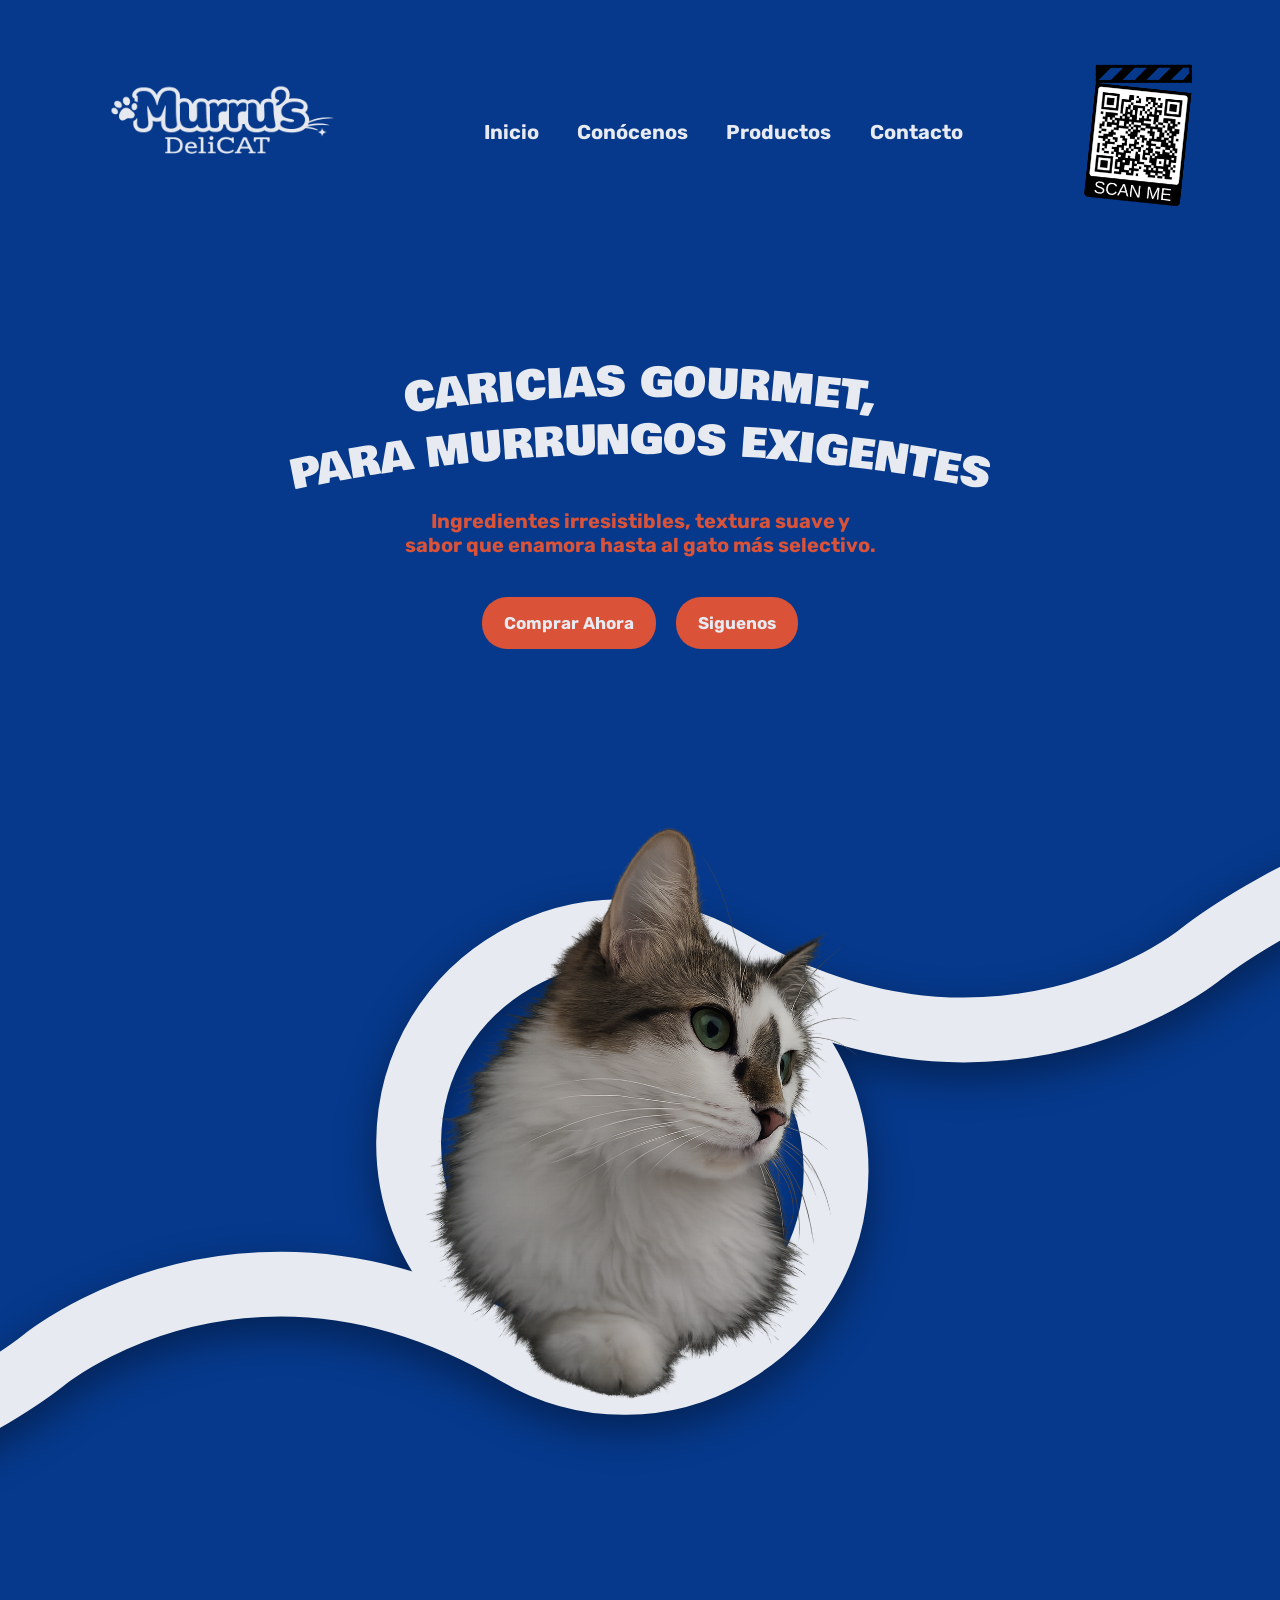
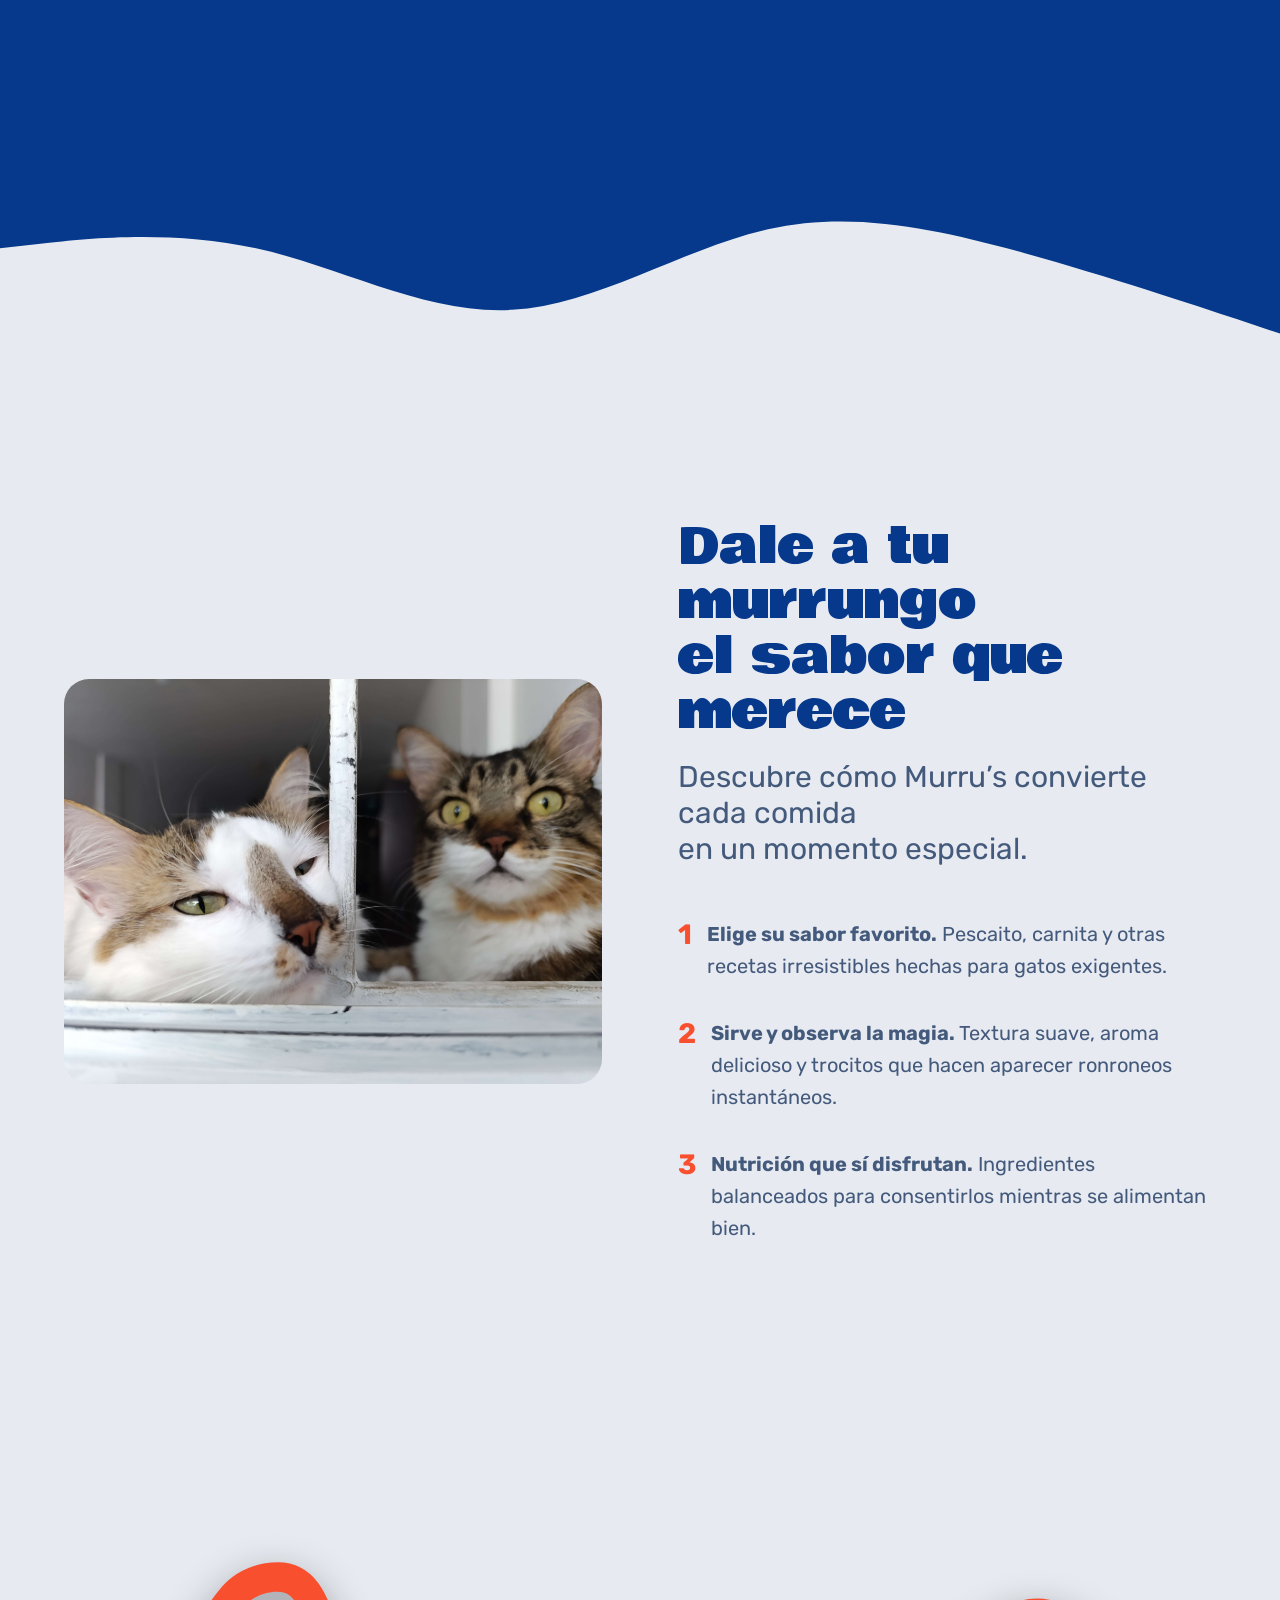
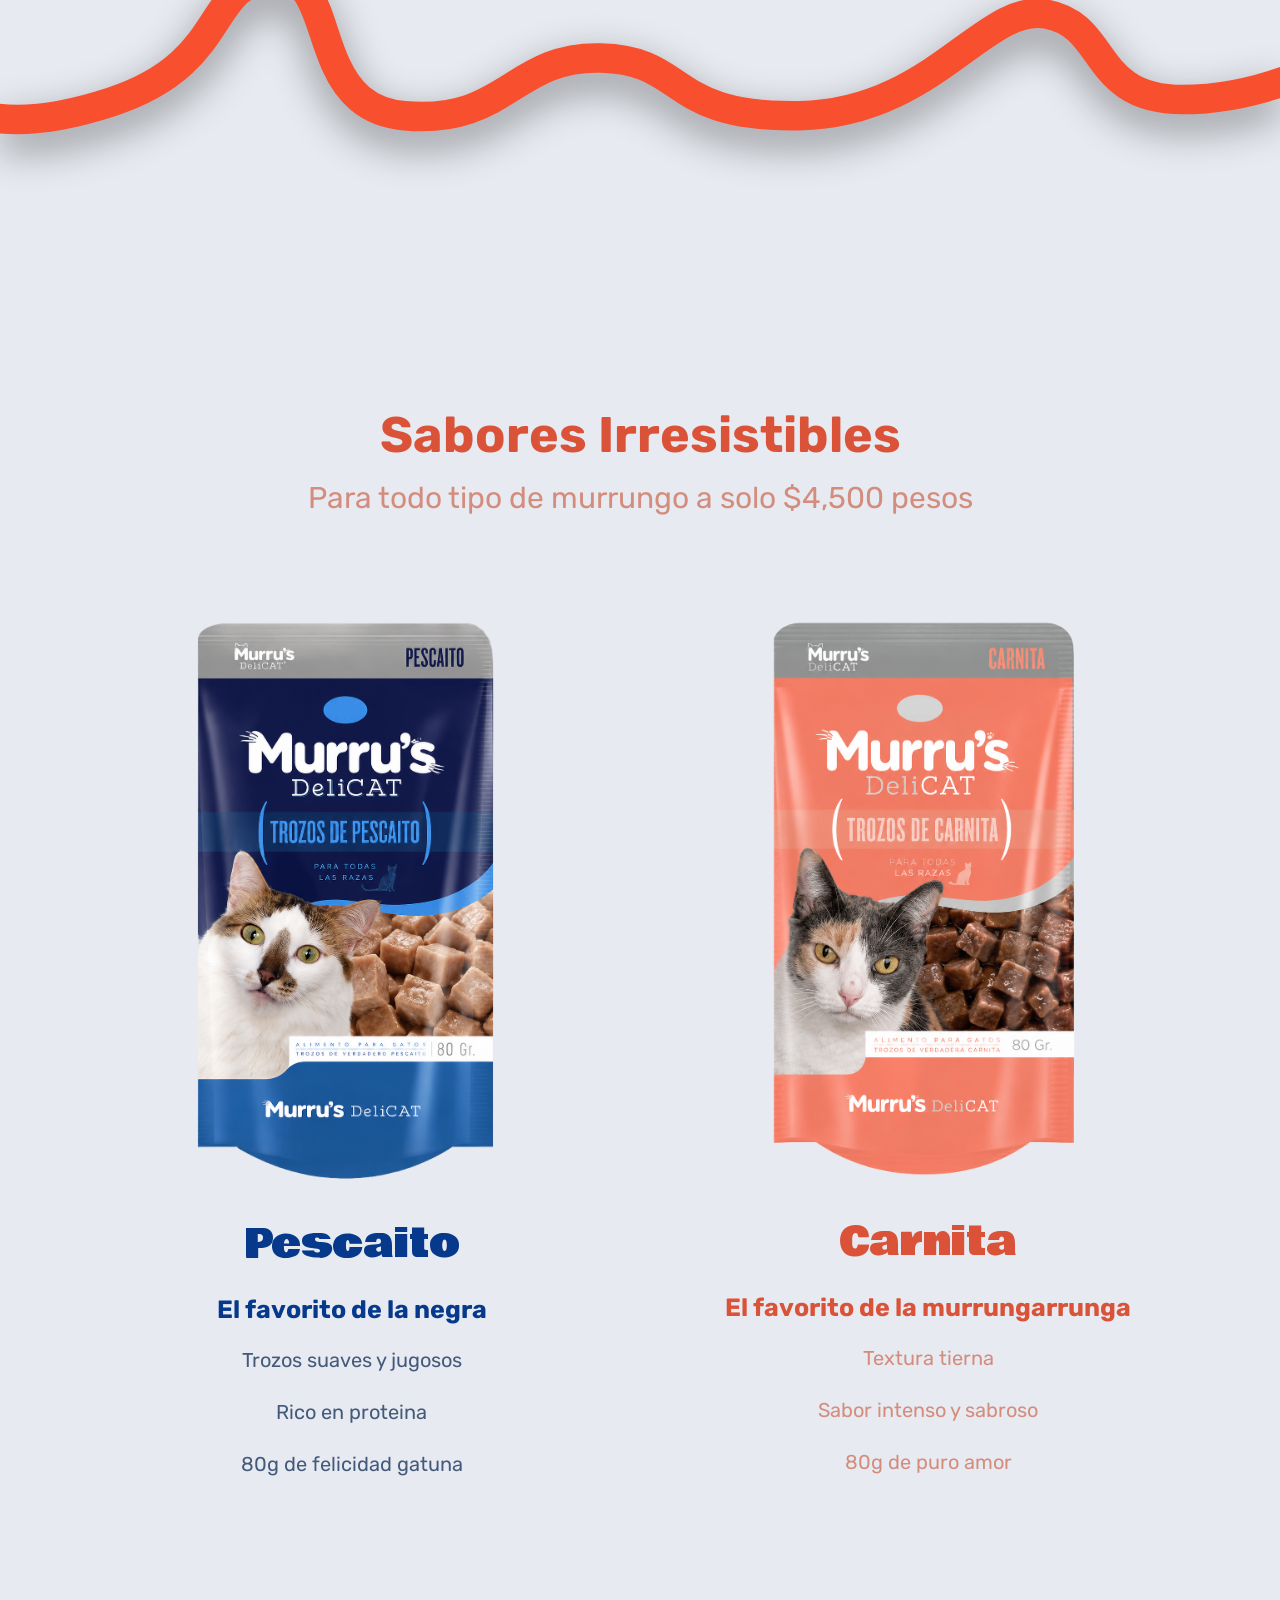
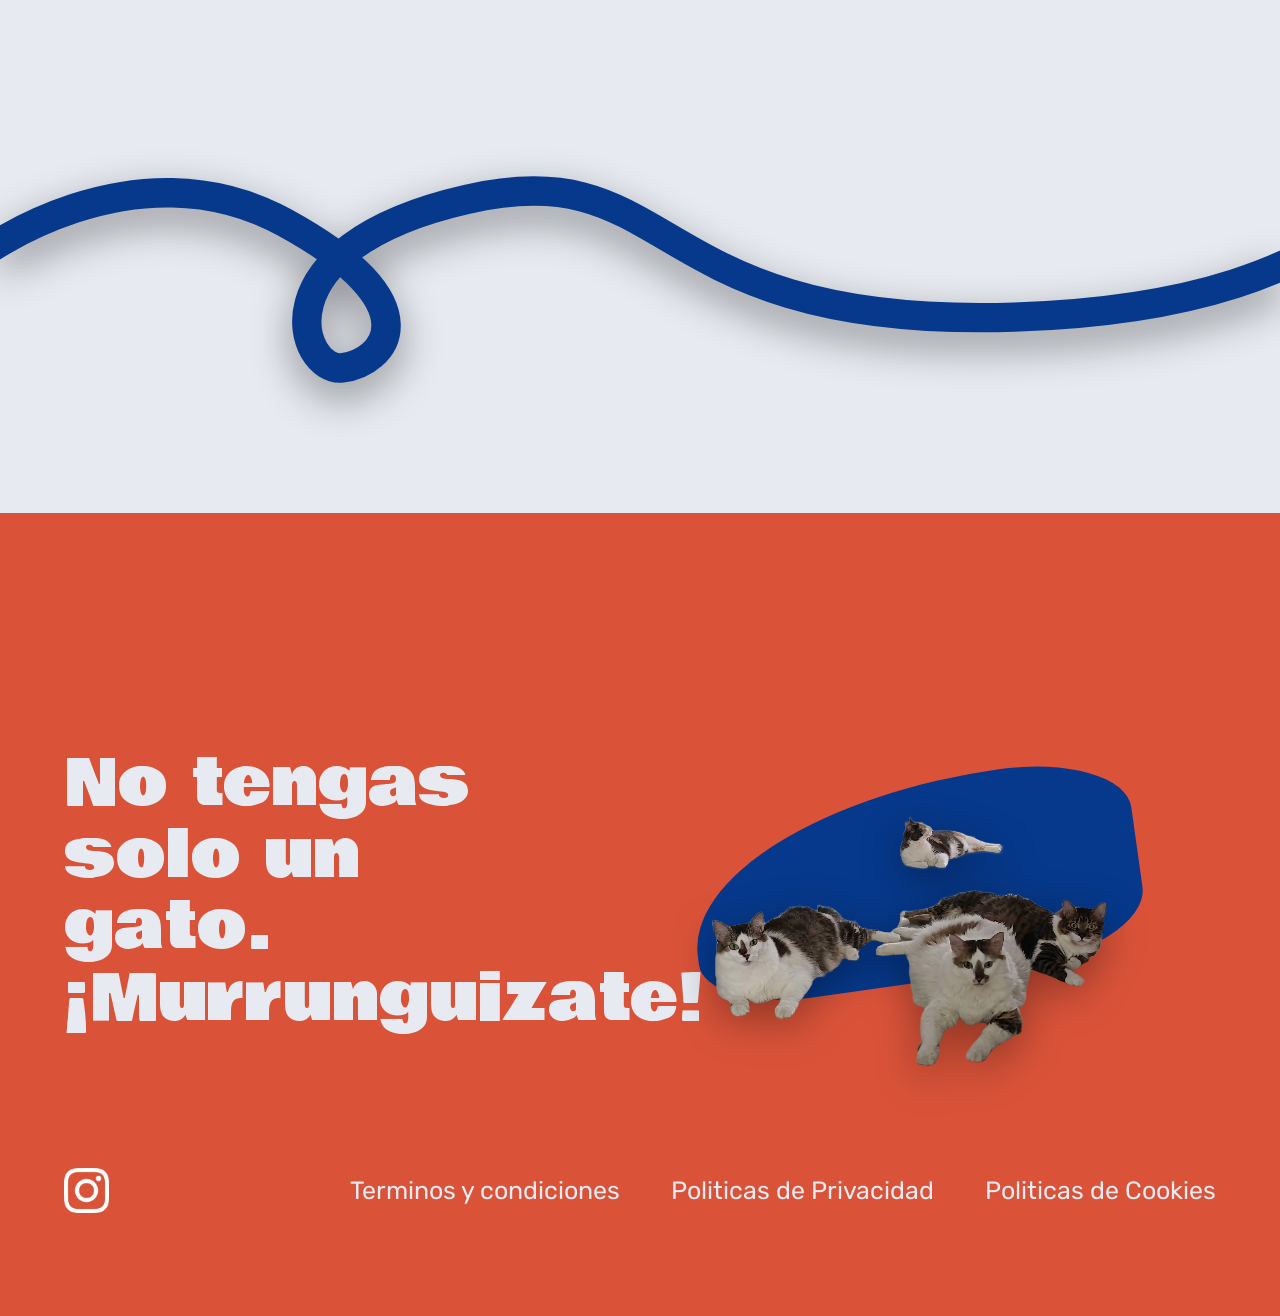
==== commit 0f6e2c0c: "detallitos" ====
--- a/index.html
+++ b/index.html
@@ -299,11 +299,14 @@
             <div class="final1_texto">
               No tengas solo un gato. <br />¡Murrunguizate!
             </div>
+            <div class="contenedor_imagen_final">
+              <div class="mancha_azul"></div>
             <img
               src="fotos/Final.png"
               alt="final1_imagen"
               class="final1_imagen"
             />
+            </div>
           </div>
 
           <div class="final2">
--- a/style.css
+++ b/style.css
@@ -443,11 +443,36 @@
     line-height: 1.1;
 }
 
+.contenedor_imagen_final{
+    position: relative;
+    display: flex;
+    justify-content: center;
+    align-items: center;
+}
+
 .final1_imagen {
     flex: 1;
     width: 100%;
     max-width: 600px;
     filter: drop-shadow(0 10px 20px rgba(0, 0, 0, 0.35));
+    position: relative;
+    z-index: 2;
+}
+
+.mancha_azul {
+    position: absolute;
+
+    width: 450px;
+    height: 200px;
+
+    background: #06398c;
+
+    border-radius: 90% 35% 40% 30%;;
+
+    z-index: 1;
+
+    transform:
+        rotate(-8deg) translateY(-10px);
 }
 
 .final2 {
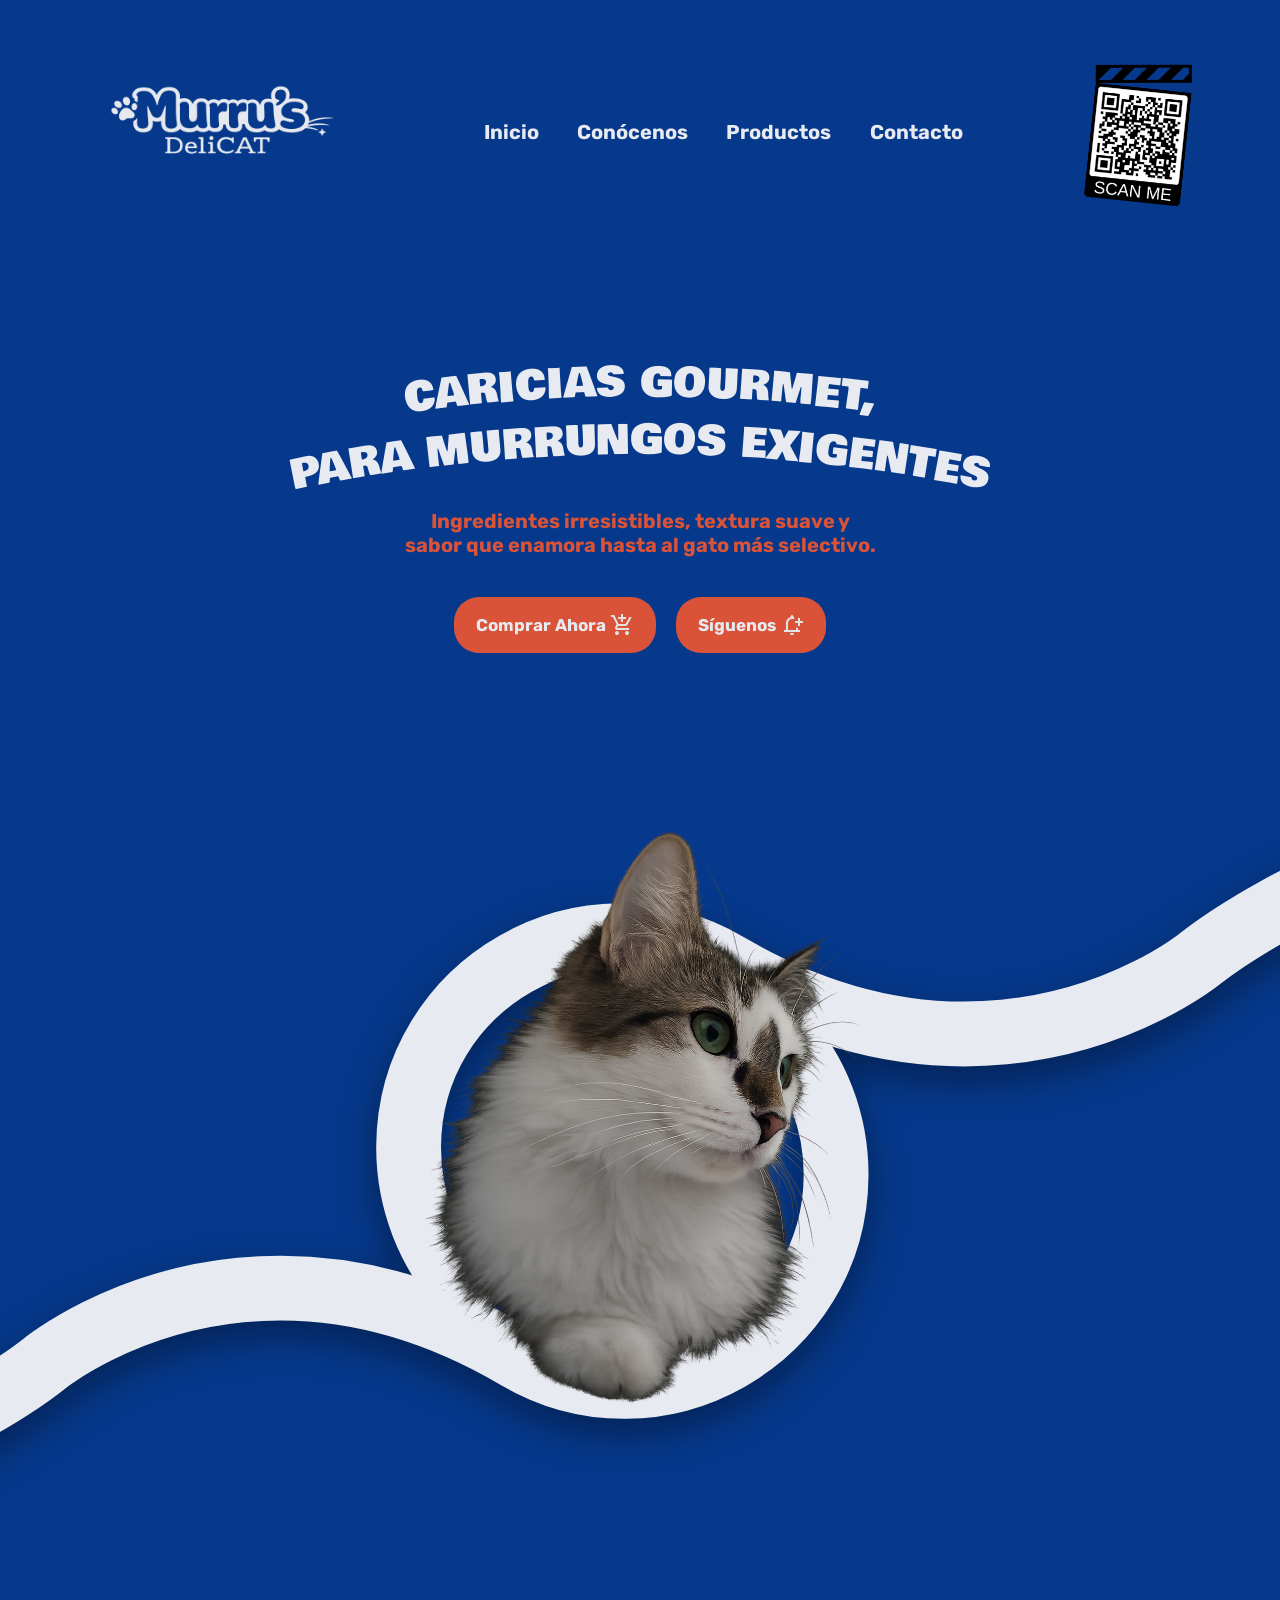
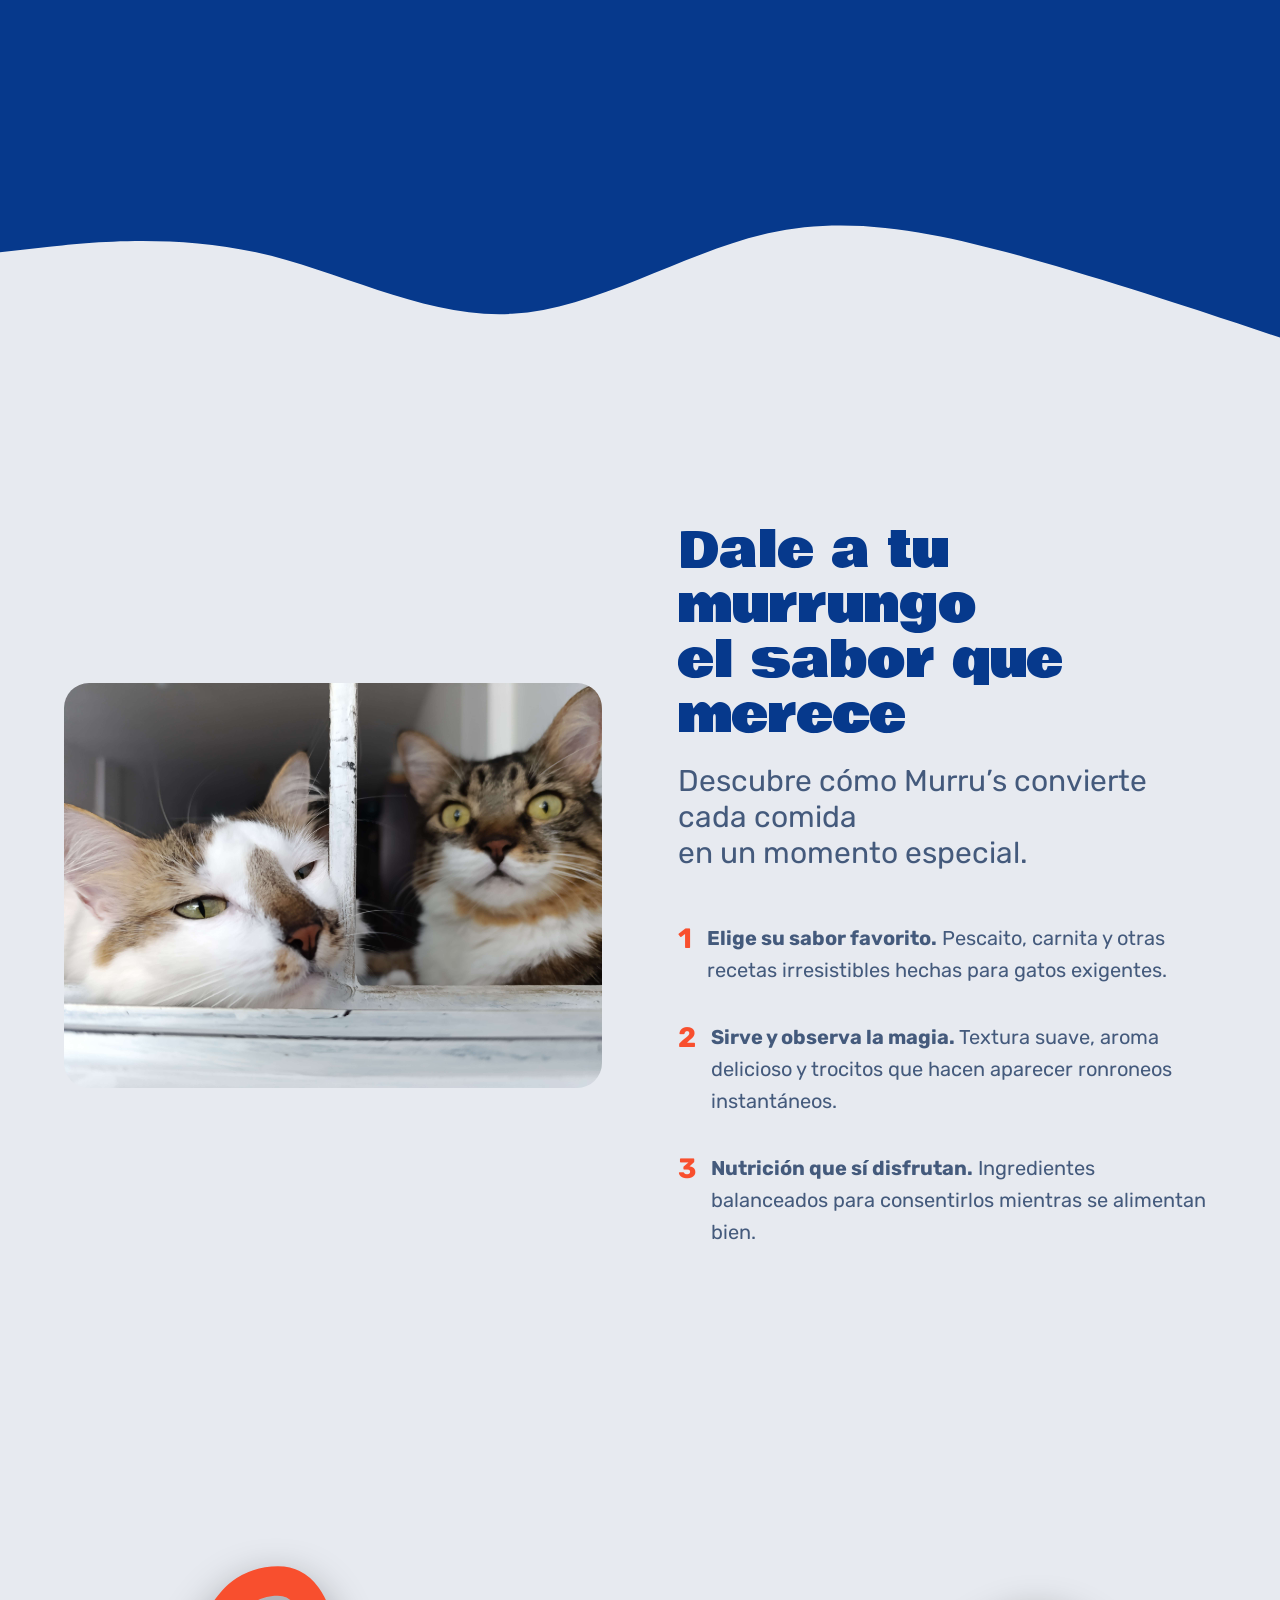
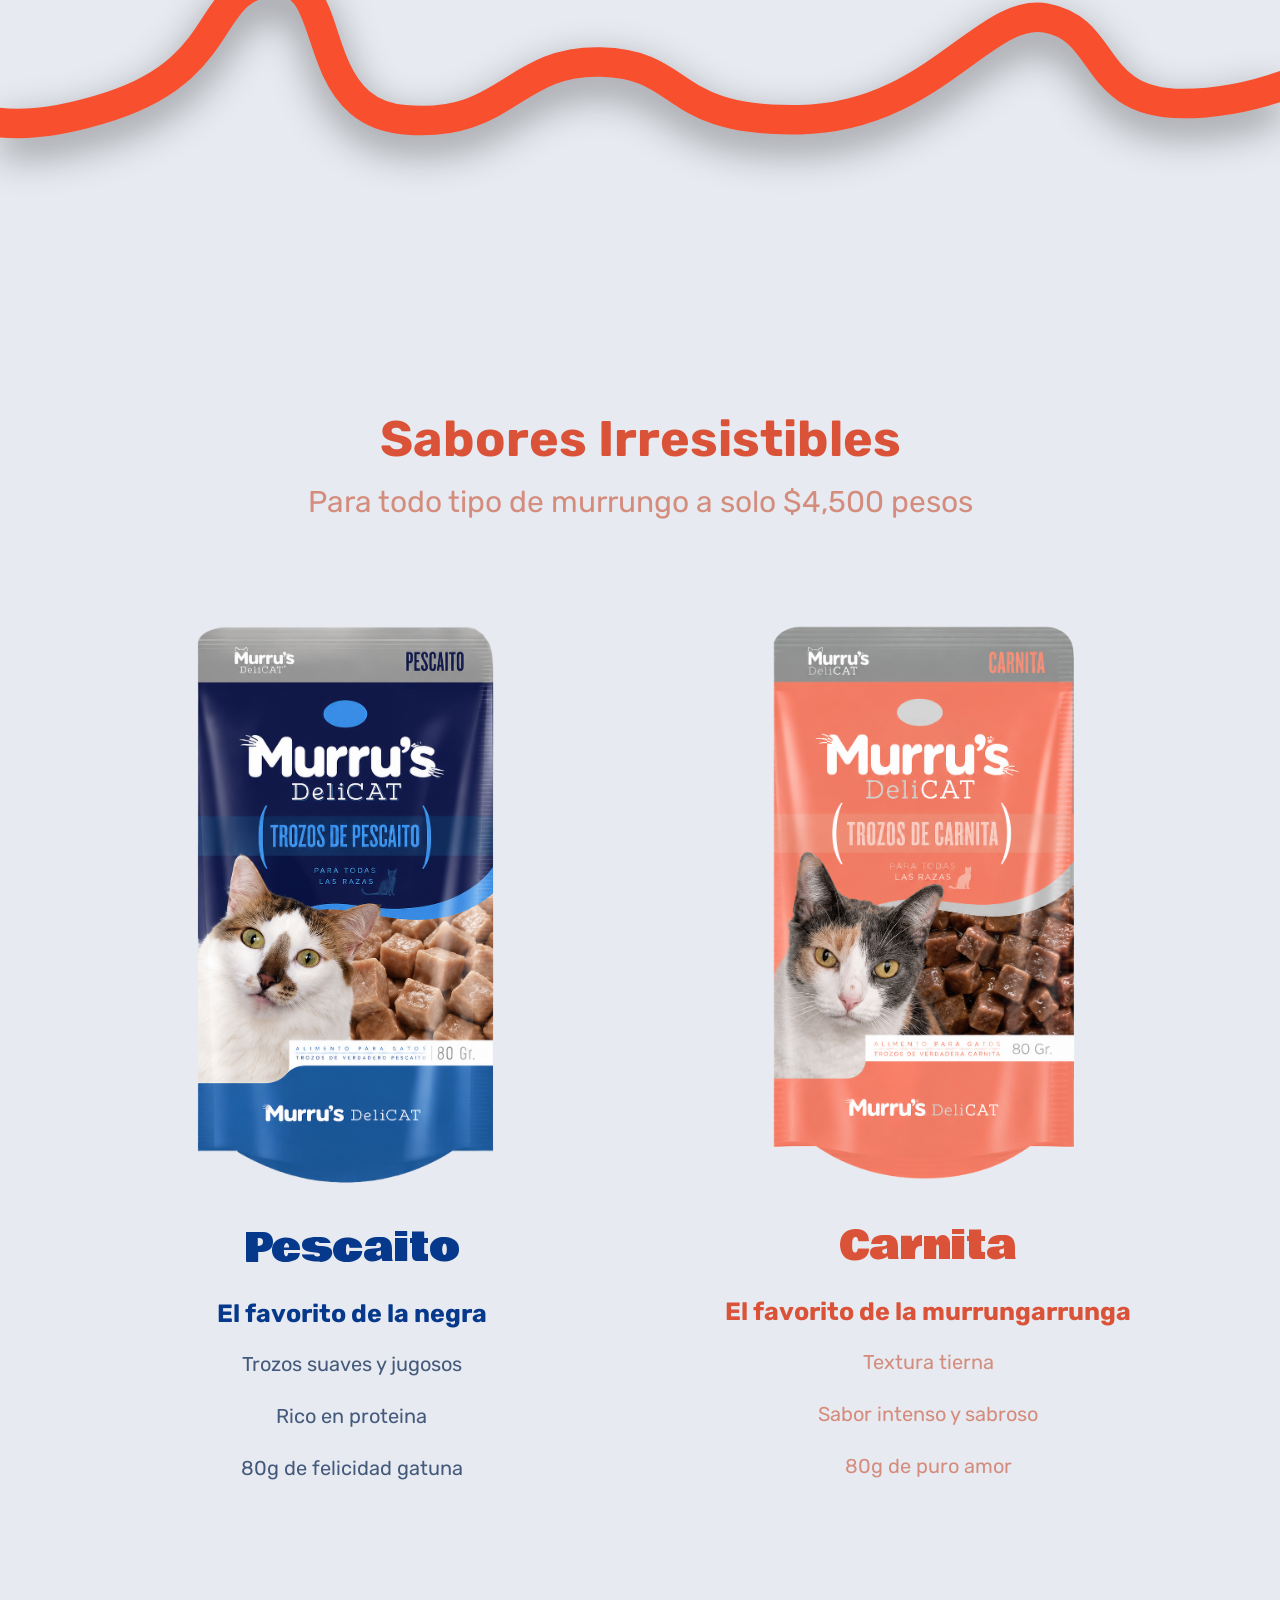
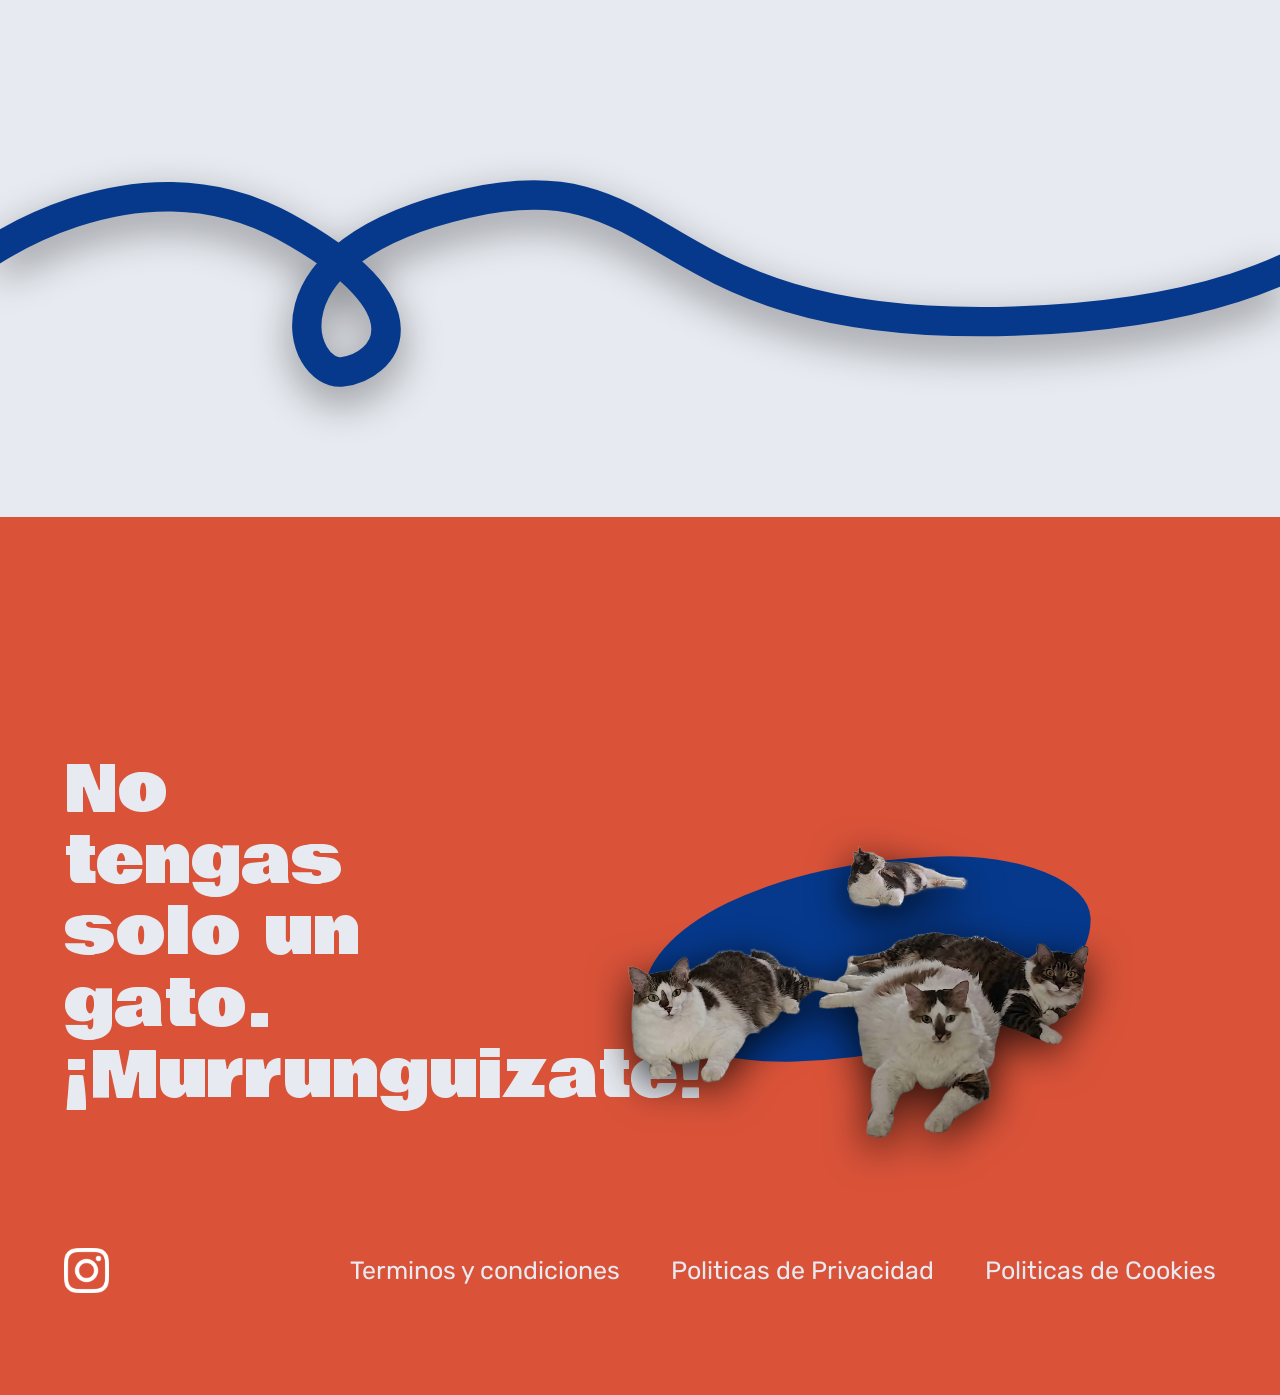
==== commit b30cbca0: "responsive completo" ====
--- a/index.html
+++ b/index.html
@@ -36,7 +36,6 @@
 
       <div class="contenido">
         <div class="contenido-textos">
-
           <!-- /// -->
 
           <svg
@@ -79,64 +78,80 @@
         </div>
 
         <div class="botones">
-          <div class="contenedor_boton">Comprar Ahora</div>
-          <div class="contenedor_boton">Siguenos</div>
+          <div class="contenedor_boton">
+            Comprar Ahora
+            <img
+              src="fotos/add_shopping_cart_24dp_E3E3E3_FILL0_wght400_GRAD0_opsz24.svg"
+              alt="icon1"
+            />
+          </div>
+
+          <div class="contenedor_boton">
+            Síguenos
+            <img
+              src="fotos/notification_add_24dp_E3E3E3_FILL0_wght400_GRAD0_opsz24.svg"
+              alt="icon2"
+            />
+          </div>
         </div>
 
         <div class="visual1">
-        <svg
-          class="linea_svg1"
-          version="1.1"
-          id="Layer_1"
-          xmlns="http://www.w3.org/2000/svg"
-          x="0px"
-          y="0px"
-          width="100%"
-          viewBox="-524.019 156.346 1954.904 587.507"
-          enable-background="new 0 0 880 1024"
-          xmlns:bx="https://boxy-svg.com"
-        >
-          <defs>
-            <bx:export>
-              <bx:file format="svg" path="Sin título.svg" excluded="true" />
-              <bx:file
-                format="svg"
-                href="#object-0"
-                path="Sin título 2.svg"
-                excluded="true"
-              />
-            </bx:export>
-          </defs>
-          <path
-            style="
-              fill: none;
-              stroke: #e7eaf0;
-              stroke-linecap: round;
-              stroke-width: 50;
-            "
-            d="M -200.299 532.959 C -7.033 770.624 274.949 547.559 274.949 547.559 C 274.949 547.559 333.451 499.505 426.792 490.368 C 485.928 484.579 559.049 494.412 640.137 541.983 C 748.617 605.624 885.31 527.967 886.185 402.2 C 886.47 361.133 871.28 321.465 843.637 291.093"
-            transform="matrix(-1, 0, 0, -1, 1161.13801645, 855.77824231)"
-            id="object-0"
+          <svg
+            class="linea_svg1"
+            version="1.1"
+            id="Layer_1"
+            xmlns="http://www.w3.org/2000/svg"
+            x="0px"
+            y="0px"
+            width="100%"
+            viewBox="-524.019 156.346 1954.904 587.507"
+            enable-background="new 0 0 880 1024"
+            xmlns:bx="https://boxy-svg.com"
+          >
+            <defs>
+              <bx:export>
+                <bx:file format="svg" path="Sin título.svg" excluded="true" />
+                <bx:file
+                  format="svg"
+                  href="#object-0"
+                  path="Sin título 2.svg"
+                  excluded="true"
+                />
+              </bx:export>
+            </defs>
+            <path
+              style="
+                fill: none;
+                stroke: #e7eaf0;
+                stroke-linecap: round;
+                stroke-width: 50;
+              "
+              d="M -200.299 532.959 C -7.033 770.624 274.949 547.559 274.949 547.559 C 274.949 547.559 333.451 499.505 426.792 490.368 C 485.928 484.579 559.049 494.412 640.137 541.983 C 748.617 605.624 885.31 527.967 886.185 402.2 C 886.47 361.133 871.28 321.465 843.637 291.093"
+              transform="matrix(-1, 0, 0, -1, 1161.13801645, 855.77824231)"
+              id="object-0"
+            />
+            <path
+              style="
+                fill: none;
+                stroke: #e7eaf0;
+                stroke-linecap: round;
+                stroke-width: 50;
+                transform-box: fill-box;
+                transform-origin: 50% 50%;
+              "
+              d="M -481.8 607.041 C -288.53 844.706 -6.551 621.641 -6.551 621.641 C -6.551 621.641 51.951 573.587 145.292 564.45 C 204.428 558.661 277.549 568.494 358.637 616.065 C 467.117 679.706 603.81 602.049 604.685 476.282 C 604.97 435.215 589.78 395.547 562.137 365.175"
+              id="path-1"
+            />
+          </svg>
+
+          <img
+            src="fotos/Inicio.png"
+            alt="imagen_inicio"
+            class="imagen_inicio"
           />
-          <path
-            style="
-              fill: none;
-              stroke: #e7eaf0;
-              stroke-linecap: round;
-              stroke-width: 50;
-              transform-box: fill-box;
-              transform-origin: 50% 50%;
-            "
-            d="M -481.8 607.041 C -288.53 844.706 -6.551 621.641 -6.551 621.641 C -6.551 621.641 51.951 573.587 145.292 564.45 C 204.428 558.661 277.549 568.494 358.637 616.065 C 467.117 679.706 603.81 602.049 604.685 476.282 C 604.97 435.215 589.78 395.547 562.137 365.175"
-            id="path-1"
-          />
-        </svg>
-
-        <img src="fotos/Inicio.png" alt="imagen_inicio" class="imagen_inicio" />
         </div>
       </div>
     </section>
-
 
     <svg
       class="ondas1"
@@ -197,31 +212,31 @@
       </div>
     </section>
 
-<div class="visual2">
-        <svg
-          class="linea_svg2"
-          version="1.1"
-          id="Layer_1"
-          xmlns="http://www.w3.org/2000/svg"
-          x="0px"
-          y="0px"
-          width="100%"
-          viewBox="-524.019 156.346 1954.904 587.507"
-          preserveAspectRatio="xMidYMid slice"
-          enable-background="new 0 0 880 1024"
-          xmlns:bx="https://boxy-svg.com"
-        >
-          <defs>
-            <bx:export>
-              <bx:file format="svg" path="Sin título.svg" excluded="true" />
-            </bx:export>
-          </defs>
-          <path
-            style="fill: none; stroke: #f84f2e; stroke-width: 45px"
-            d="M -597.524 568.546 C -597.524 568.546 -537.565 628.506 -354.159 568.546 C -170.753 508.586 -213.077 388.668 -107.266 378.087 C -41.895 371.55 -39.797 448.478 -11.147 511.562 C 6.577 550.588 34.462 584.317 93.774 589.709 C 248.963 603.818 259.545 498.006 393.572 501.533 C 527.599 505.06 492.329 593.236 696.897 589.709 C 901.465 586.182 979.06 416.884 1074.29 434.519 C 1169.52 452.154 1141.303 565.019 1282.385 565.019 C 1423.467 565.019 1543.385 487.425 1539.858 487.425"
-          />
-        </svg>
-      </div>
+    <div class="visual2">
+      <svg
+        class="linea_svg2"
+        version="1.1"
+        id="Layer_1"
+        xmlns="http://www.w3.org/2000/svg"
+        x="0px"
+        y="0px"
+        width="100%"
+        viewBox="-524.019 156.346 1954.904 587.507"
+        preserveAspectRatio="xMidYMid slice"
+        enable-background="new 0 0 880 1024"
+        xmlns:bx="https://boxy-svg.com"
+      >
+        <defs>
+          <bx:export>
+            <bx:file format="svg" path="Sin título.svg" excluded="true" />
+          </bx:export>
+        </defs>
+        <path
+          style="fill: none; stroke: #f84f2e; stroke-width: 45px"
+          d="M -597.524 568.546 C -597.524 568.546 -537.565 628.506 -354.159 568.546 C -170.753 508.586 -213.077 388.668 -107.266 378.087 C -41.895 371.55 -39.797 448.478 -11.147 511.562 C 6.577 550.588 34.462 584.317 93.774 589.709 C 248.963 603.818 259.545 498.006 393.572 501.533 C 527.599 505.06 492.329 593.236 696.897 589.709 C 901.465 586.182 979.06 416.884 1074.29 434.519 C 1169.52 452.154 1141.303 565.019 1282.385 565.019 C 1423.467 565.019 1543.385 487.425 1539.858 487.425"
+        />
+      </svg>
+    </div>
 
     <section class="comparacion">
       <div class="titulos">
@@ -293,38 +308,38 @@
       </svg>
     </div>
 
-      <section class="final">
-        <div class="contenedor_final">
-          <div class="final1">
-            <div class="final1_texto">
-              No tengas solo un gato. <br />¡Murrunguizate!
-            </div>
-            <div class="contenedor_imagen_final">
-              <div class="mancha_azul"></div>
+    <section class="final">
+      <div class="contenedor_final">
+        <div class="final1">
+          <div class="final1_texto">
+            No tengas solo un gato. <br />¡Murrunguizate!
+          </div>
+          <div class="contenedor_imagen_final">
+            <div class="mancha_azul"></div>
             <img
               src="fotos/Final.png"
               alt="final1_imagen"
               class="final1_imagen"
             />
-            </div>
-          </div>
-
-          <div class="final2">
-            <div class="final2_imagen">
-              <img
-                src="fotos/instagram-white-icon.webp"
-                alt="instagram"
-                class="final2_instagram"
-              />
-            </div>
-
-            <div class="final2_items">
-              <div class="final2_item">Terminos y condiciones</div>
-              <div class="final2_item">Politicas de Privacidad</div>
-              <div class="final2_item">Politicas de Cookies</div>
-            </div>
-          </div>
-        </div>
-      </section>
+          </div>
+        </div>
+
+        <div class="final2">
+          <div class="final2_imagen">
+            <img
+              src="fotos/instagram-white-icon.webp"
+              alt="instagram"
+              class="final2_instagram"
+            />
+          </div>
+
+          <div class="final2_items">
+            <div class="final2_item">Terminos y condiciones</div>
+            <div class="final2_item">Politicas de Privacidad</div>
+            <div class="final2_item">Politicas de Cookies</div>
+          </div>
+        </div>
+      </div>
+    </section>
   </body>
 </html>
--- a/style.css
+++ b/style.css
@@ -132,6 +132,11 @@
     font-weight: bold;
     text-align: center;
     z-index: 3;
+
+        display: inline-flex;
+        align-items: center;
+        justify-content: center;
+        gap: 4px;
 }
 
 .visual1 {
@@ -453,8 +458,8 @@
 .final1_imagen {
     flex: 1;
     width: 100%;
-    max-width: 600px;
-    filter: drop-shadow(0 10px 20px rgba(0, 0, 0, 0.35));
+    max-width: 700px;
+    filter: drop-shadow(0 10px 20px rgba(0, 0, 0, 0.80));
     position: relative;
     z-index: 2;
 }
@@ -467,12 +472,12 @@
 
     background: #06398c;
 
-    border-radius: 90% 35% 40% 30%;;
+    border-radius: 90% 45% 90% 45%;;
 
     z-index: 1;
 
     transform:
-        rotate(-8deg) translateY(-10px);
+        rotate(-2deg) translateY(25px);
 }
 
 .final2 {
@@ -496,4 +501,123 @@
     color: #e7eaf0;
     font-size: clamp(16px, 2vw, 25px);
     text-align: center;
+}
+
+/* =========================
+   LAPTOP PEQUEÑO
+========================= */
+
+@media (max-width: 1200px) {
+
+    .linea_svg1 {
+        width: 260%;
+    }
+
+    .linea_svg2,
+    .linea_svg3 {
+        width: 160vw;
+    }
+
+    .imagen_inicio {
+        width: 55%;
+    }
+
+    .mancha_azul {
+        width: 380px;
+        height: 170px;
+    }
+}
+
+/* =========================
+   HERO FIXES
+========================= */
+
+@media (max-width: 994px) {
+
+    .linea_svg1 {
+        width: 260%;
+        bottom: 14%;
+    }
+
+    .imagen_inicio {
+        width: 50%;
+    }
+
+    .contenido_titulo {
+        font-size: 32px;
+    }
+
+    .titulo-curvo {
+        width: 100vw;
+    }
+}
+
+
+
+@media (max-width: 768px) {
+
+    .linea_svg1 {
+        width: 300%;
+        bottom: 16%;
+    }
+
+    .imagen_inicio {
+        width: 58%;
+    }
+
+    .contenido_titulo {
+        font-size: 28px;
+    }
+
+    .titulo-curvo {
+        width: 105vw;
+    }
+
+    .contenedor_boton {
+        padding: 12px 16px;
+        font-size: 14px;
+    }
+
+        .menu {
+            flex-direction: column;
+            justify-content: center;
+            align-items: center;
+    
+            gap: 25px;
+        }
+    
+        .menu_seccion {
+            justify-content: center;
+        }
+    
+        .menu_seccion:nth-child(2) {
+            gap: 22px;
+        }
+}
+
+
+
+@media (max-width: 480px) {
+
+    .linea_svg1 {
+        width: 360%;
+        bottom: 18%;
+    }
+
+    .imagen_inicio {
+        width: 72%;
+    }
+
+    .contenido_titulo {
+        font-size: 24px;
+    }
+
+    .titulo-curvo {
+        width: 115vw;
+    }
+
+    .contenedor_boton {
+        padding: 10px 14px;
+        font-size: 13px;
+    }
 }
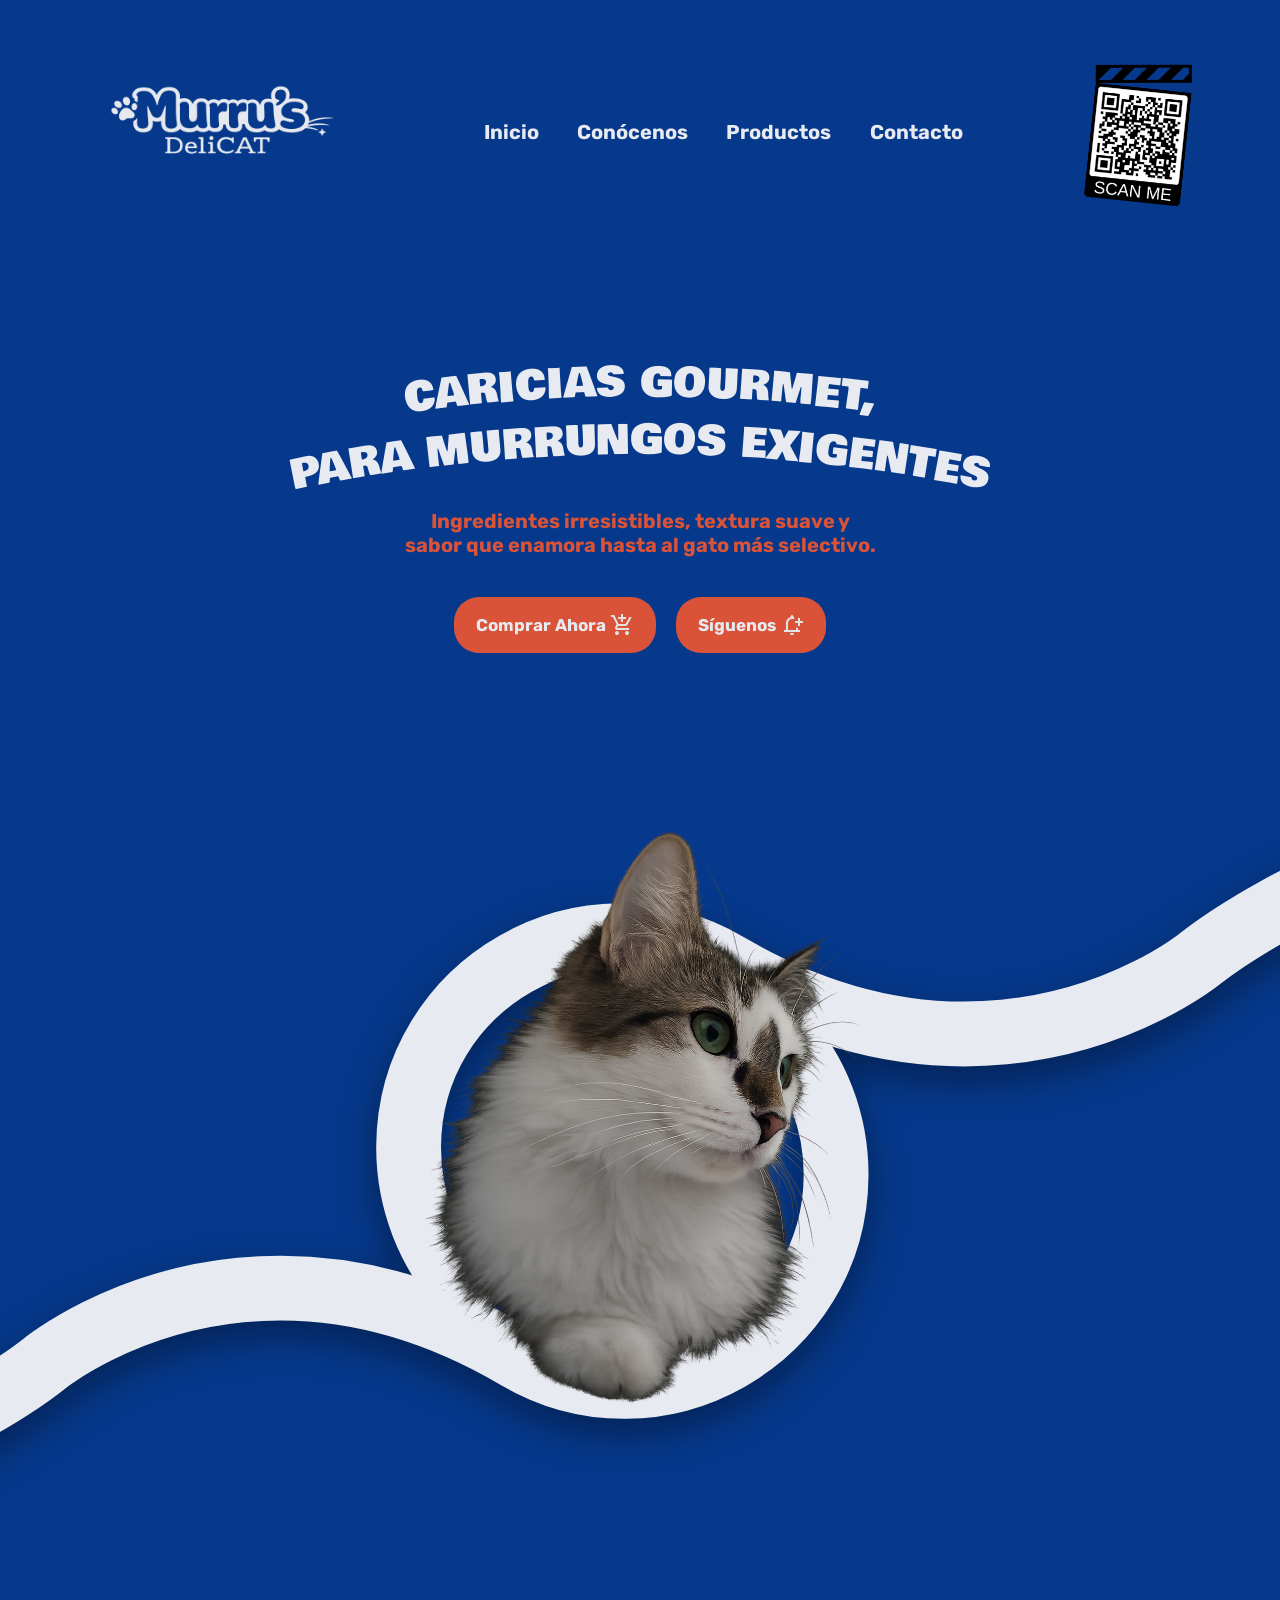
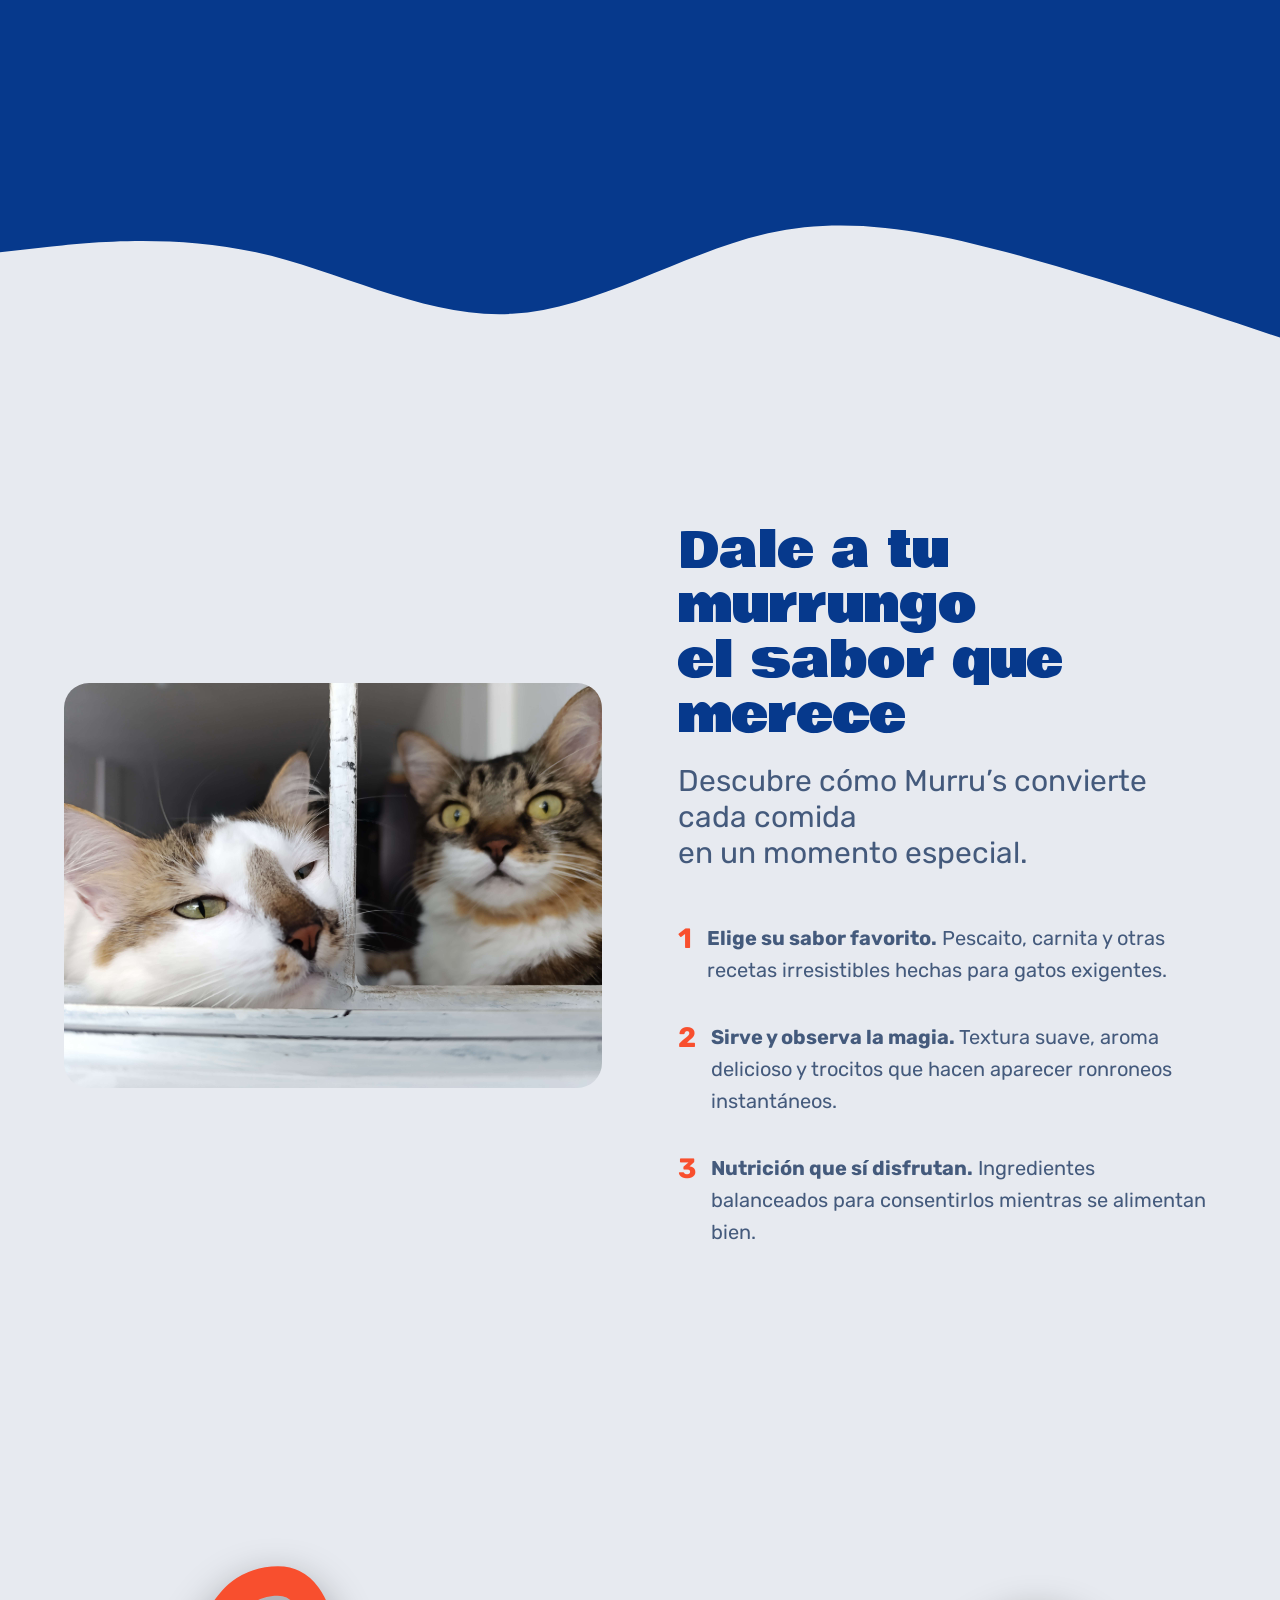
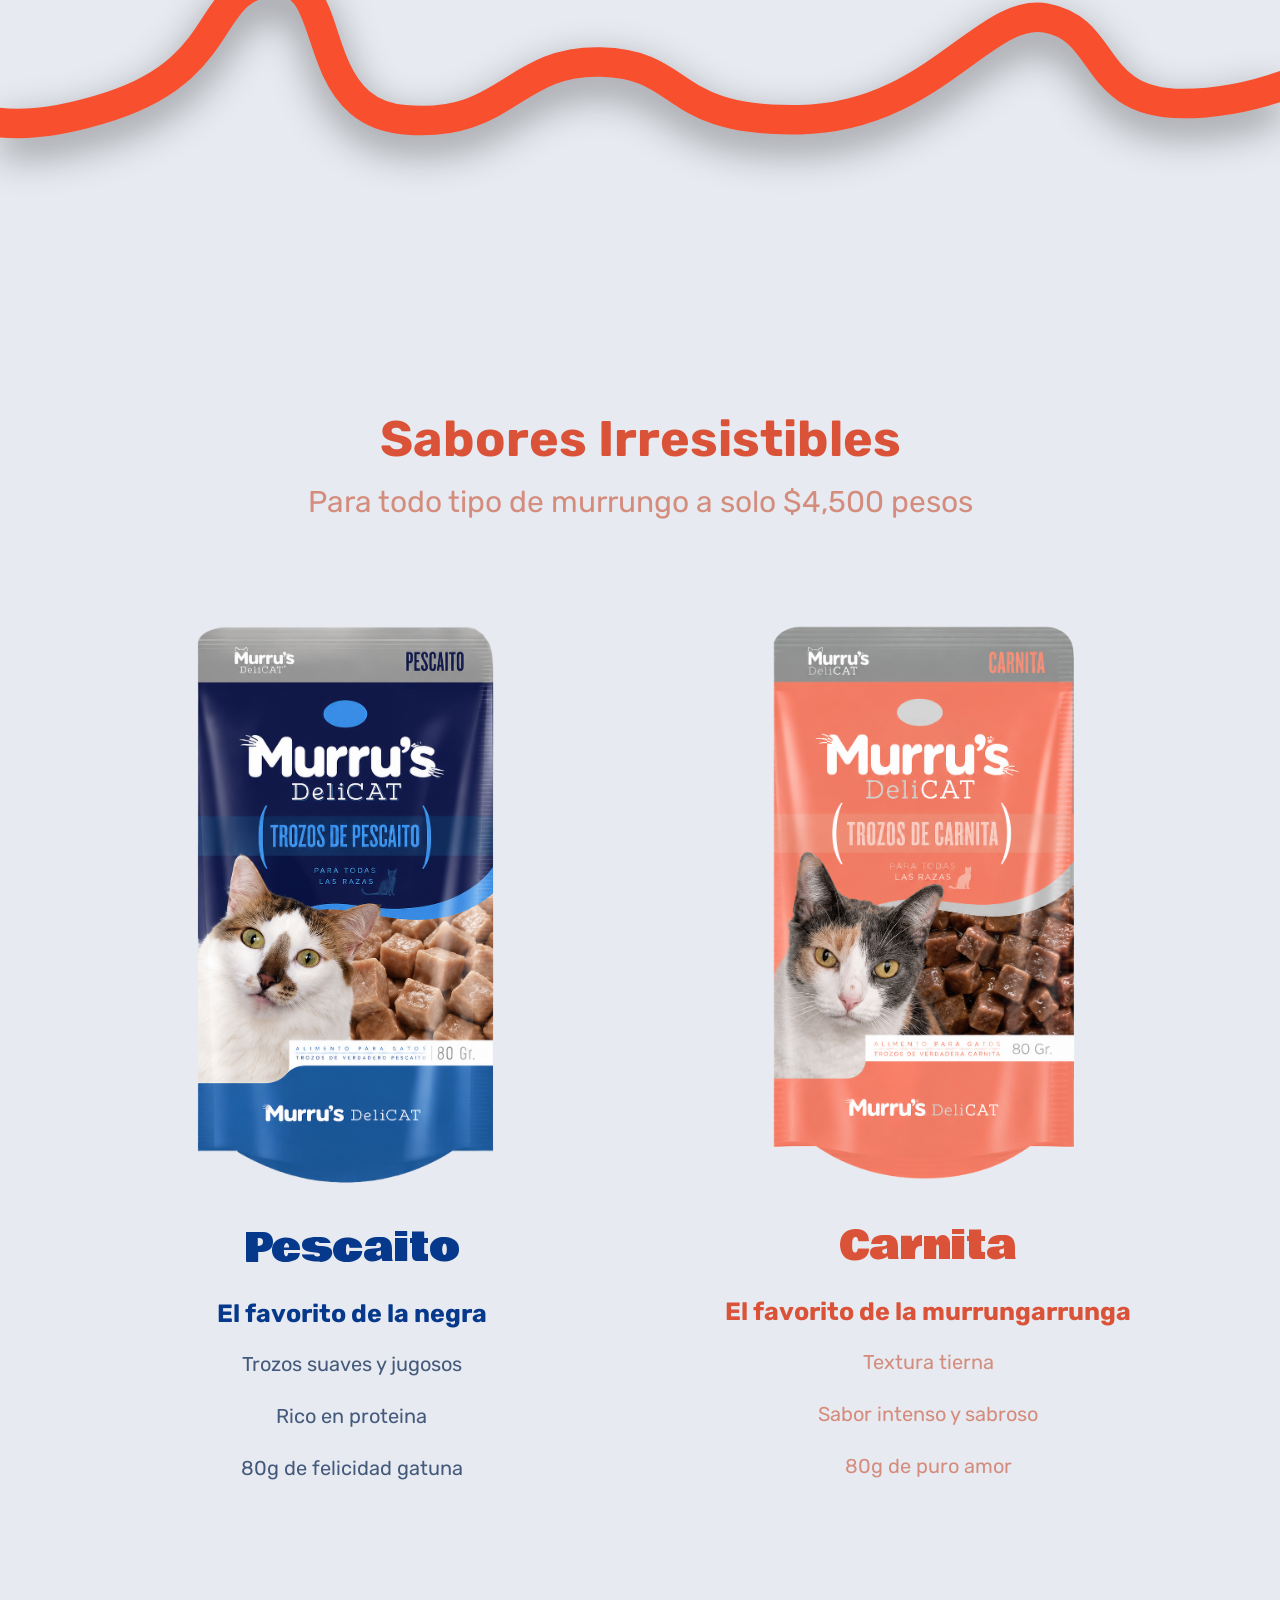
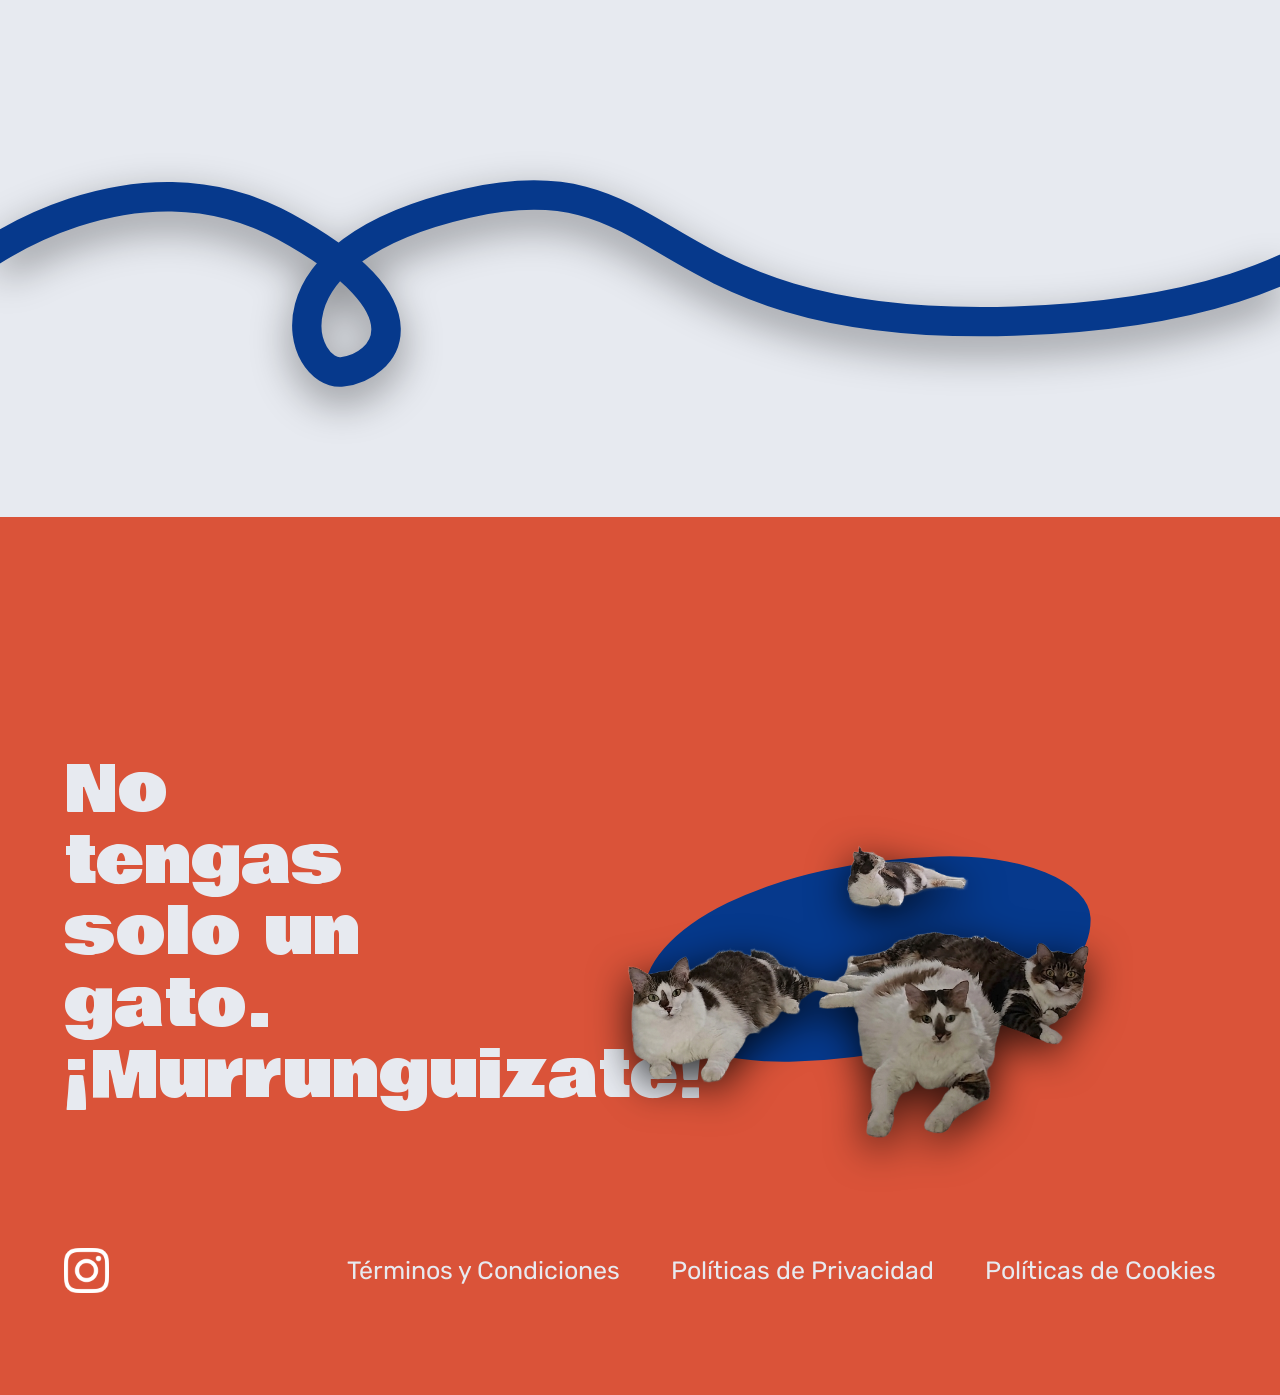
==== commit c4cdc470: "Terminado" ====
--- a/index.html
+++ b/index.html
@@ -16,17 +16,17 @@
   </head>
 
   <body>
-    <section class="inicio">
+    <section id="inicio" class="inicio">
       <div class="menu">
         <div class="menu_seccion">
           <img src="fotos/Logo (2).png" alt="murrus" class="logo" />
         </div>
 
         <div class="menu_seccion">
-          <div class="menu_item">Inicio</div>
-          <div class="menu_item">Conócenos</div>
-          <div class="menu_item">Productos</div>
-          <div class="menu_item">Contacto</div>
+          <a class="menu_item" href="#inicio">Inicio</a>
+          <a class="menu_item" href="#descripcion">Conócenos</a>
+          <a class="menu_item" href="#comparacion">Productos</a>
+          <a class="menu_item" href="#final">Contacto</a>
         </div>
 
         <div class="menu_seccion">
@@ -166,7 +166,7 @@
       ></path>
     </svg>
 
-    <section class="descripcion">
+    <section id="descripcion" class="descripcion">
       <div class="lados">
         <div class="lado_foto">
           <img src="fotos/imagen.jpg" alt="murrungas" class="foto_murrungas" />
@@ -238,7 +238,7 @@
       </svg>
     </div>
 
-    <section class="comparacion">
+    <section id="comparacion" class="comparacion">
       <div class="titulos">
         <div class="comparacion_titulo">Sabores Irresistibles</div>
         <div class="comparacion_subtitulo">
@@ -308,7 +308,7 @@
       </svg>
     </div>
 
-    <section class="final">
+    <section id="final" class="final">
       <div class="contenedor_final">
         <div class="final1">
           <div class="final1_texto">
@@ -334,9 +334,9 @@
           </div>
 
           <div class="final2_items">
-            <div class="final2_item">Terminos y condiciones</div>
-            <div class="final2_item">Politicas de Privacidad</div>
-            <div class="final2_item">Politicas de Cookies</div>
+            <div class="final2_item">Términos y Condiciones</div>
+            <div class="final2_item">Políticas de Privacidad</div>
+            <div class="final2_item">Políticas de Cookies</div>
           </div>
         </div>
       </div>
--- a/style.css
+++ b/style.css
@@ -10,17 +10,28 @@
     display: block;
 }
 
+img {
+    transition: transform 0.25s ease,
+        box-shadow 0.25s ease,
+        filter 0.25s ease;
+}
+
+img:hover {
+    transform: scale(1.05);
+    filter: brightness(1.05);
+}
+
 body {
     font-family: "Rubik", sans-serif;
     background: #e7eaf0;
     overflow-x: hidden;
 }
 
-
-
-/* =========================
-   INICIO
-========================= */
+html {
+    scroll-behavior: smooth;
+}
+
+/* INICIO */
 
 .inicio {
     display: flex;
@@ -57,12 +68,23 @@
     justify-content: center;
     flex-wrap: wrap;
     gap: clamp(15px, 3vw, 60px);
+
+
+    transition: color 0.2s ease;
+}
+
+.menu_item {
+    text-decoration: none;
     color: #e7eaf0;
     font-weight: bold;
     font-size: clamp(14px, 2vw, 20px);
     text-align: center;
 }
 
+.menu_item:hover {
+    color: #da5339;
+}
+
 .logo {
     width: clamp(180px, 25vw, 390px);
 }
@@ -73,10 +95,7 @@
 }
 
 
-
-/* =========================
-   CONTENIDO HERO
-========================= */
+/* CONTENIDO */
 
 .contenido {
     width: 100%;
@@ -133,10 +152,19 @@
     text-align: center;
     z-index: 3;
 
-        display: inline-flex;
-        align-items: center;
-        justify-content: center;
-        gap: 4px;
+    display: inline-flex;
+    align-items: center;
+    justify-content: center;
+    gap: 4px;
+
+    transition: transform 0.2s ease, box-shadow 0.2s ease, filter 0.2s ease;
+}
+
+.contenedor_boton:hover {
+    transform: scale(1.07);
+    box-shadow: 0 10px 20px rgba(0, 0, 0, 0.25);
+    filter: brightness(1.1);
+    cursor: pointer;
 }
 
 .visual1 {
@@ -179,9 +207,7 @@
 }
 
 
-/* =========================
-   DESCRIPCION
-========================= */
+/* DESCRIPCION */
 
 .descripcion {
     width: 100%;
@@ -280,10 +306,7 @@
     filter: drop-shadow(0 15px 20px rgba(0, 0, 0, 0.40));
 }
 
-
-/* =========================
-   COMPARACION
-========================= */
+/* COMPARACION */
 
 .comparacion {
     width: 100%;
@@ -373,10 +396,7 @@
 }
 
 
-
-/* =========================
-   TRANSICION
-========================= */
+/* TRANSICIÓN */
 
 .transicion{
     width: 100%;
@@ -397,9 +417,7 @@
     filter: drop-shadow(0 15px 20px rgba(0, 0, 0, 0.40));
 }
 
-/* =========================
-   FINAL
-========================= */
+/* FINAL */
 
 .final {
     width: 100%;
@@ -490,6 +508,19 @@
 
 .final2_instagram {
     width: 45px;
+    cursor: pointer;
+    transition: transform 0.2s ease,
+    filter 0.2s ease,
+    opacity 0.2s ease;
+}
+
+.final2_instagram:hover {
+    transform: scale(1.1);
+    filter: brightness(0.8);
+}
+
+.final2_instagram:active {
+    transform: scale(0.96);
 }
 
 .final2_items {
@@ -503,9 +534,16 @@
     text-align: center;
 }
 
-/* =========================
-   LAPTOP PEQUEÑO
-========================= */
+.final2_items >*{
+    cursor: pointer;
+    transition: color 0.2s ease, opacity 0.2s ease;
+}
+
+.final2_items >*:hover {
+    color: #06398c;
+}
+
+/* TAMAÑOS */
 
 @media (max-width: 1200px) {
 
@@ -528,10 +566,6 @@
     }
 }
 
-/* =========================
-   HERO FIXES
-========================= */
-
 @media (max-width: 994px) {
 
     .linea_svg1 {
@@ -552,13 +586,11 @@
     }
 }
 
-
-
 @media (max-width: 768px) {
 
     .linea_svg1 {
         width: 300%;
-        bottom: 16%;
+        bottom: 20%;
     }
 
     .imagen_inicio {
@@ -570,7 +602,7 @@
     }
 
     .titulo-curvo {
-        width: 105vw;
+        width: 150vw;
     }
 
     .contenedor_boton {
@@ -578,21 +610,58 @@
         font-size: 14px;
     }
 
-        .menu {
-            flex-direction: column;
-            justify-content: center;
-            align-items: center;
-    
-            gap: 25px;
+    .menu {
+        flex-direction: column;
+        justify-content: center;
+        align-items: center;
+        gap: 25px;
         }
     
-        .menu_seccion {
-            justify-content: center;
+    .menu_seccion {
+        justify-content: center;
         }
     
         .menu_seccion:nth-child(2) {
-            gap: 22px;
+        gap: 22px;
         }
+        
+    .lados {
+        flex-direction: column !important;
+    }
+        
+    .lado_foto {
+        width: 100%;
+        justify-content: center;
+    }
+        
+    .foto_murrungas {
+        width: 100%;
+        max-width: 520px;
+    }
+        
+    .lado_descripcion {
+        align-items: center;
+        text-align: center;
+    }
+        
+    .descripcion_texto_item {
+        flex-direction: column;
+        align-items: center;
+        text-align: center;
+    }
+        
+    .final2 {
+        flex-direction: column !important;
+        align-items: center;
+        gap: 25px;
+    }
+        
+    .final2_items {
+        flex-direction: column !important;
+        gap: 16px;
+        text-align: center;
+    }
+        
 }
 
 
@@ -612,12 +681,11 @@
         font-size: 24px;
     }
 
-    .titulo-curvo {
-        width: 115vw;
-    }
-
     .contenedor_boton {
         padding: 10px 14px;
         font-size: 13px;
     }
-}+}
+
+/* ANIMACIONES */
+
